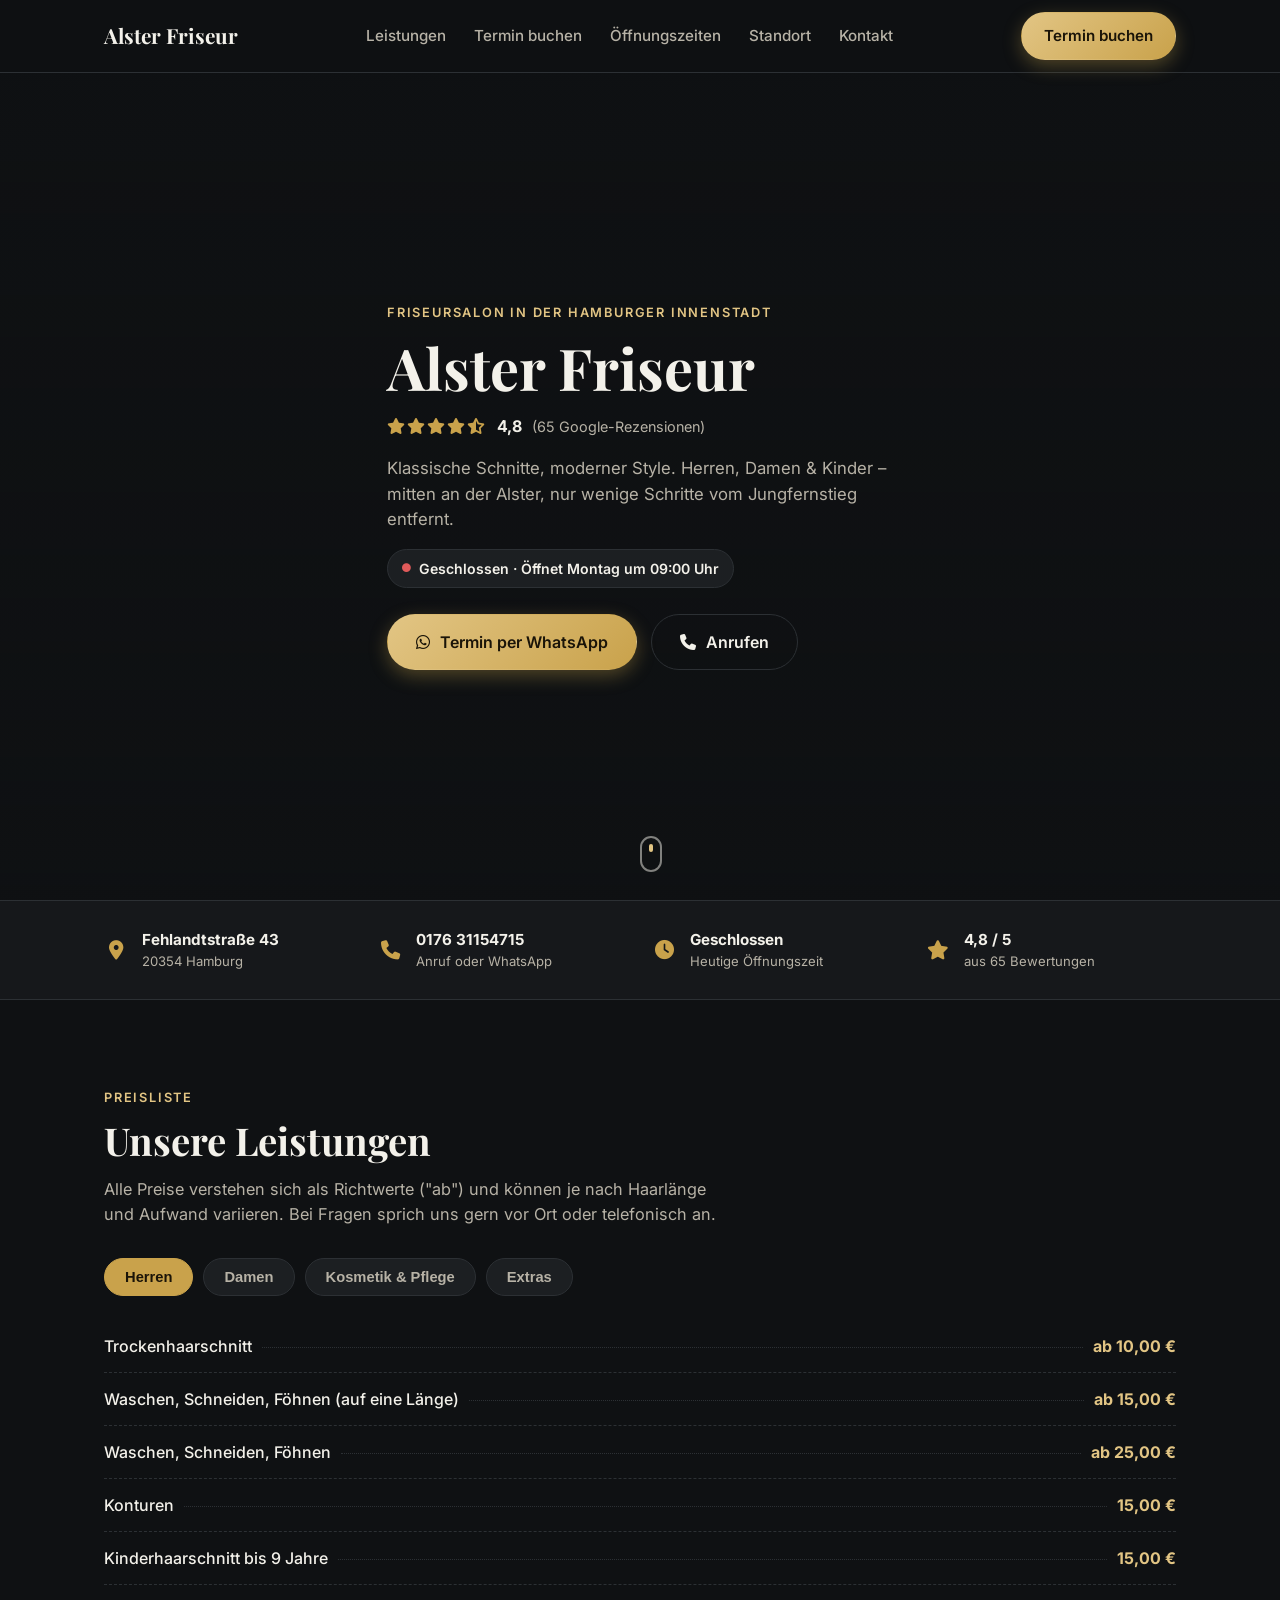
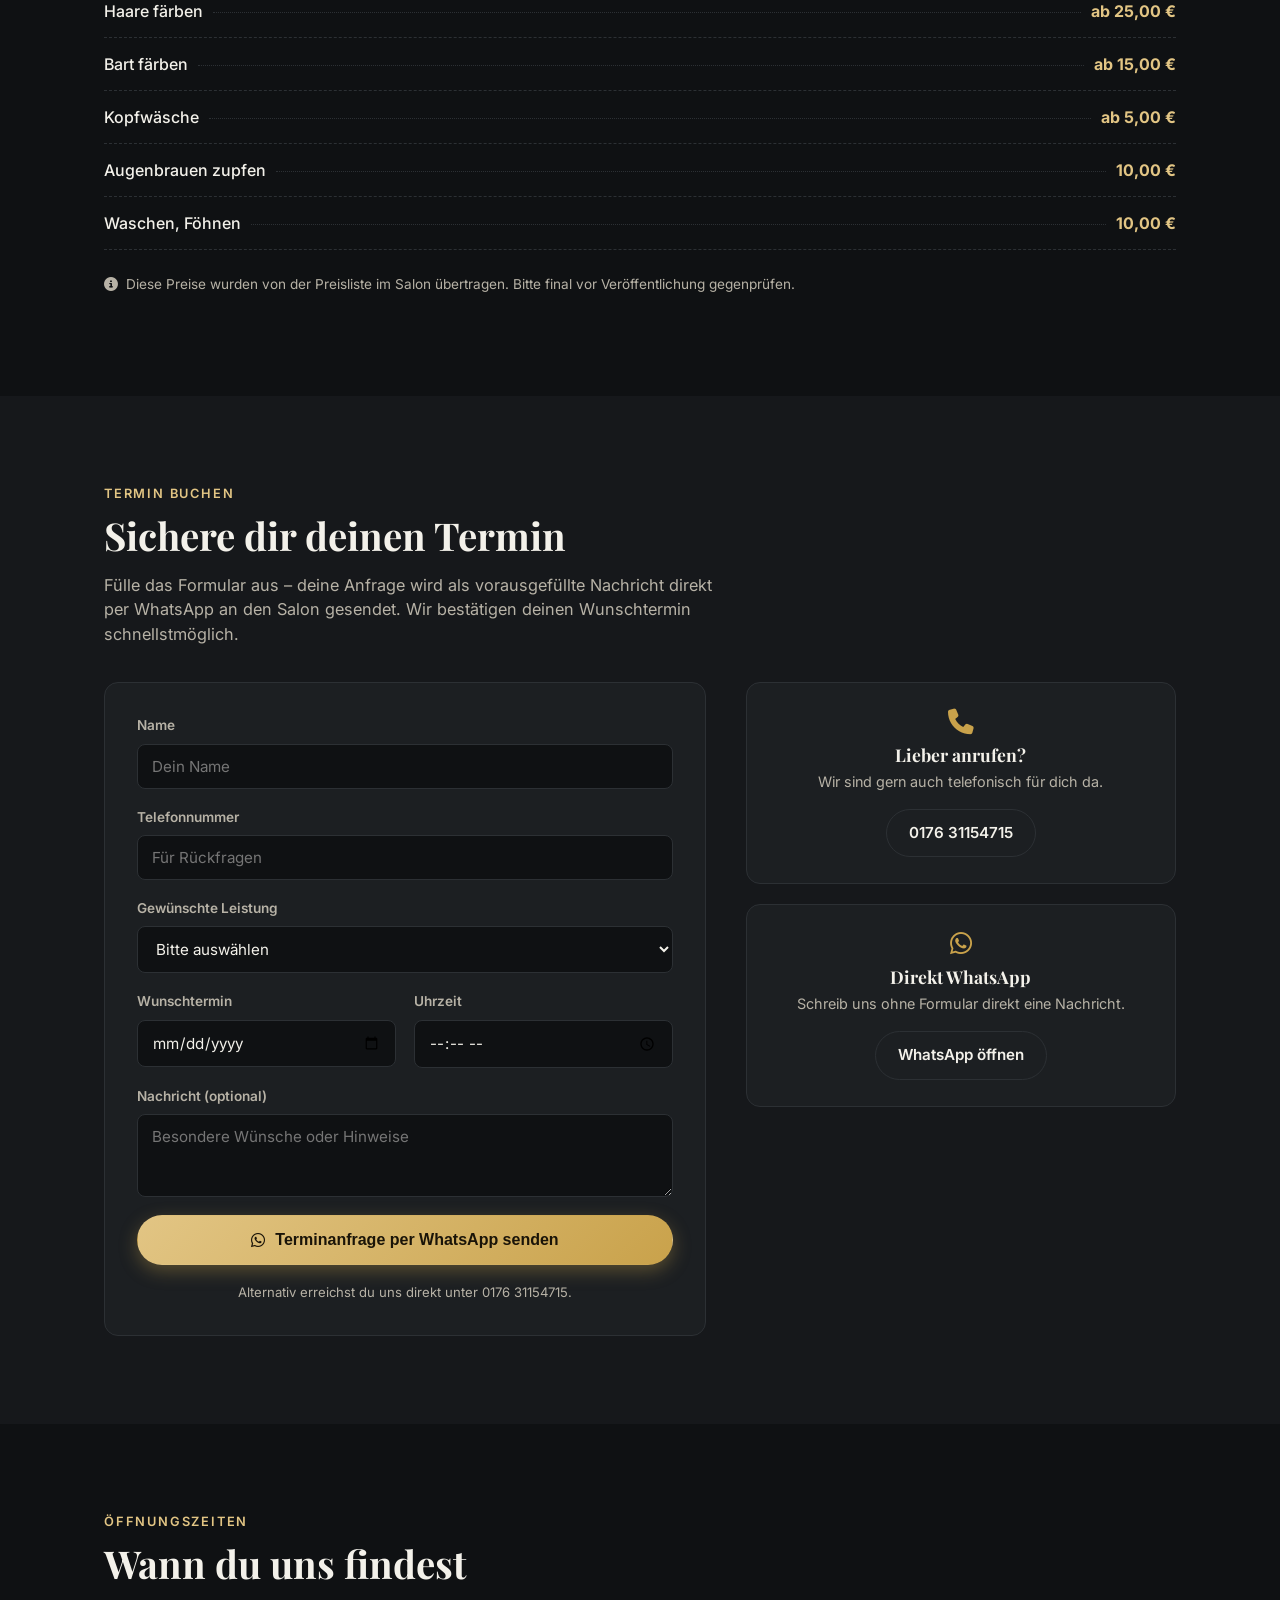
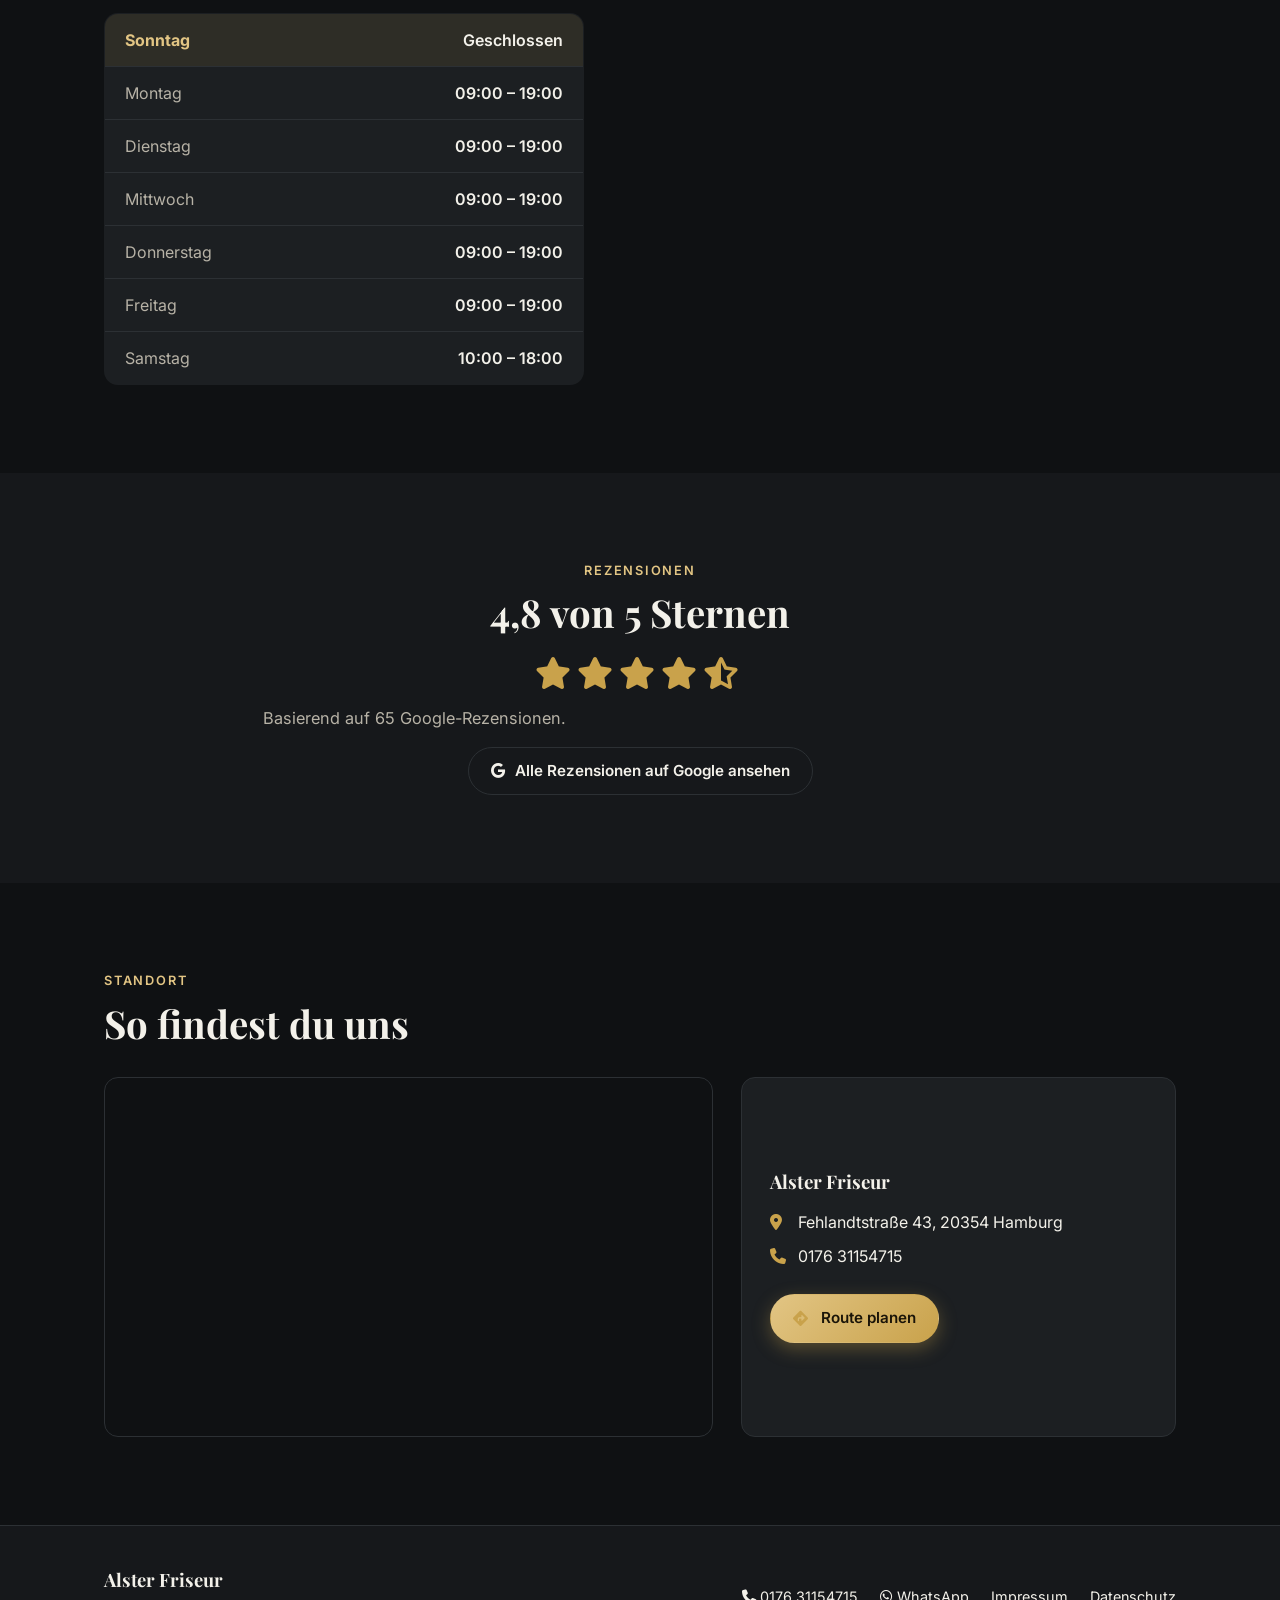
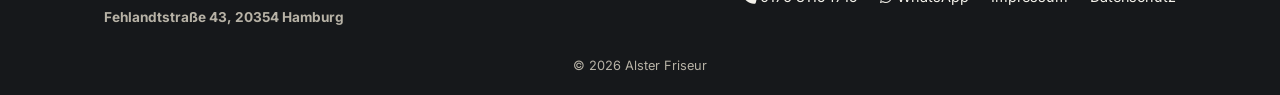
==== index.html @ b81820c5 "Add Alster Friseur website: hero, Preisliste, WhatsApp-Terminbuchung, Öffnungszeiten, Standort - Sta" ====
<!DOCTYPE html>
<html lang="de">
<head>
<meta charset="UTF-8">
<meta name="viewport" content="width=device-width, initial-scale=1.0">
<title>Alster Friseur | Friseursalon in Hamburg</title>
<meta name="description" content="Alster Friseur in der Fehlandtstraße 43, 20354 Hamburg. Herren-, Damen- und Kinderschnitte, Färben, Kosmetik & Pflege. Jetzt Termin per WhatsApp oder Telefon sichern.">
<link rel="preconnect" href="https://fonts.googleapis.com">
<link rel="preconnect" href="https://fonts.gstatic.com" crossorigin>
<link href="https://fonts.googleapis.com/css2?family=Playfair+Display:wght@600;700&family=Inter:wght@400;500;600;700&display=swap" rel="stylesheet">
<link rel="stylesheet" href="https://cdnjs.cloudflare.com/ajax/libs/font-awesome/6.5.1/css/all.min.css">
<link rel="stylesheet" href="css/style.css">
</head>
<body>

<header class="site-header" id="header">
  <div class="container header-inner">
    <a href="#home" class="logo">
      <span>Alster Friseur</span>
    </a>

    <nav class="main-nav" id="main-nav">
      <a href="#leistungen">Leistungen</a>
      <a href="#buchen">Termin buchen</a>
      <a href="#zeiten">Öffnungszeiten</a>
      <a href="#standort">Standort</a>
      <a href="#kontakt">Kontakt</a>
    </nav>

    <a href="#buchen" class="btn btn-primary header-cta">Termin buchen</a>

    <button class="nav-toggle" id="nav-toggle" aria-label="Menü öffnen" aria-expanded="false">
      <span></span><span></span><span></span>
    </button>
  </div>
</header>

<main>

  <!-- HERO -->
  <section class="hero" id="home">
    <div class="hero-bg" id="hero-bg" style="background-image:url('images/hero.jpg');"></div>
    <div class="hero-overlay"></div>
    <div class="container hero-inner">
      <div class="hero-text">
        <p class="hero-eyebrow">Friseursalon in der Hamburger Innenstadt</p>
        <h1>Alster Friseur</h1>
        <div class="hero-rating">
          <span class="stars" aria-hidden="true">
            <i class="fa-solid fa-star"></i><i class="fa-solid fa-star"></i><i class="fa-solid fa-star"></i><i class="fa-solid fa-star"></i><i class="fa-solid fa-star-half-stroke"></i>
          </span>
          <span class="rating-value">4,8</span>
          <span class="rating-count">(65 Google-Rezensionen)</span>
        </div>
        <p class="hero-desc">Klassische Schnitte, moderner Style. Herren, Damen &amp; Kinder – mitten an der Alster, nur wenige Schritte vom Jungfernstieg entfernt.</p>

        <div class="hero-meta">
          <span id="status-badge" class="status-badge">
            <i class="fa-solid fa-circle"></i> <span id="status-text">Öffnungszeiten werden geladen …</span>
          </span>
        </div>

        <div class="hero-actions">
          <a href="#buchen" class="btn btn-primary btn-lg">
            <i class="fa-brands fa-whatsapp"></i> Termin per WhatsApp
          </a>
          <a href="tel:+4917631154715" class="btn btn-outline btn-lg">
            <i class="fa-solid fa-phone"></i> Anrufen
          </a>
        </div>
      </div>
    </div>
    <div class="scroll-cue" aria-hidden="true"><span></span></div>
  </section>

  <!-- ABOUT STRIP -->
  <section class="about-strip">
    <div class="container about-grid">
      <div class="about-item">
        <i class="fa-solid fa-location-dot"></i>
        <div>
          <strong>Fehlandtstraße 43</strong>
          <span>20354 Hamburg</span>
        </div>
      </div>
      <div class="about-item">
        <i class="fa-solid fa-phone"></i>
        <div>
          <strong>0176 31154715</strong>
          <span>Anruf oder WhatsApp</span>
        </div>
      </div>
      <div class="about-item">
        <i class="fa-solid fa-clock"></i>
        <div>
          <strong id="today-hours">–</strong>
          <span>Heutige Öffnungszeit</span>
        </div>
      </div>
      <div class="about-item">
        <i class="fa-solid fa-star"></i>
        <div>
          <strong>4,8 / 5</strong>
          <span>aus 65 Bewertungen</span>
        </div>
      </div>
    </div>
  </section>

  <!-- LEISTUNGEN / PREISLISTE -->
  <section class="section" id="leistungen">
    <div class="container">
      <p class="section-eyebrow">Preisliste</p>
      <h2>Unsere Leistungen</h2>
      <p class="section-lead">Alle Preise verstehen sich als Richtwerte ("ab") und können je nach Haarlänge und Aufwand variieren. Bei Fragen sprich uns gern vor Ort oder telefonisch an.</p>

      <div class="price-tabs" role="tablist">
        <button class="price-tab active" data-target="herren">Herren</button>
        <button class="price-tab" data-target="damen">Damen</button>
        <button class="price-tab" data-target="kosmetik">Kosmetik &amp; Pflege</button>
        <button class="price-tab" data-target="extras">Extras</button>
      </div>

      <div class="price-panel active" id="herren">
        <ul class="price-list">
          <li><span>Trockenhaarschnitt</span><span class="dots"></span><span>ab 10,00 €</span></li>
          <li><span>Waschen, Schneiden, Föhnen (auf eine Länge)</span><span class="dots"></span><span>ab 15,00 €</span></li>
          <li><span>Waschen, Schneiden, Föhnen</span><span class="dots"></span><span>ab 25,00 €</span></li>
          <li><span>Konturen</span><span class="dots"></span><span>15,00 €</span></li>
          <li><span>Kinderhaarschnitt bis 9 Jahre</span><span class="dots"></span><span>15,00 €</span></li>
          <li><span>Haare färben</span><span class="dots"></span><span>ab 25,00 €</span></li>
          <li><span>Bart färben</span><span class="dots"></span><span>ab 15,00 €</span></li>
          <li><span>Kopfwäsche</span><span class="dots"></span><span>ab 5,00 €</span></li>
          <li><span>Augenbrauen zupfen</span><span class="dots"></span><span>10,00 €</span></li>
          <li><span>Waschen, Föhnen</span><span class="dots"></span><span>10,00 €</span></li>
        </ul>
      </div>

      <div class="price-panel" id="damen">
        <ul class="price-list">
          <li><span>Waschen, Schneiden, Föhnen (kurz)</span><span class="dots"></span><span>ab 22,00 €</span></li>
          <li><span>Waschen, Schneiden, Föhnen (mittel)</span><span class="dots"></span><span>ab 28,00 €</span></li>
          <li><span>Waschen, Schneiden, Föhnen (lang)</span><span class="dots"></span><span>ab 35,00 €</span></li>
          <li><span>Waschen, Föhnen</span><span class="dots"></span><span>ab 40,00 €</span></li>
          <li><span>Dauerwelle</span><span class="dots"></span><span>ab 25,00 €</span></li>
          <li><span>Haarfarbe (Ansatz)</span><span class="dots"></span><span>ab 55,00 €</span></li>
          <li><span>Foliensträhnen (pro Folie)</span><span class="dots"></span><span>ab 45,00 € / ab 30,00 €</span></li>
          <li><span>Abtönung</span><span class="dots"></span><span>ab 3,00 €</span></li>
        </ul>
      </div>

      <div class="price-panel" id="kosmetik">
        <ul class="price-list">
          <li><span>Augenbrauen färben</span><span class="dots"></span><span>ab 15,00 €</span></li>
          <li><span>Augenbrauen zupfen</span><span class="dots"></span><span>ab 30,00 €</span></li>
          <li><span>Wimpern färben</span><span class="dots"></span><span>10,00 €</span></li>
          <li><span>Haarentfernung mit Fadentechnik</span><span class="dots"></span><span>10,00 €</span></li>
        </ul>
      </div>

      <div class="price-panel" id="extras">
        <ul class="price-list">
          <li><span>Haarkur</span><span class="dots"></span><span>25,00 €</span></li>
          <li><span>Spülung</span><span class="dots"></span><span>8,00 € / 3,00 €</span></li>
        </ul>
      </div>

      <p class="price-note"><i class="fa-solid fa-circle-info"></i> Diese Preise wurden von der Preisliste im Salon übertragen. Bitte final vor Veröffentlichung gegenprüfen.</p>
    </div>
  </section>

  <!-- TERMINBUCHUNG -->
  <section class="section section-alt" id="buchen">
    <div class="container">
      <p class="section-eyebrow">Termin buchen</p>
      <h2>Sichere dir deinen Termin</h2>
      <p class="section-lead">Fülle das Formular aus – deine Anfrage wird als vorausgefüllte Nachricht direkt per WhatsApp an den Salon gesendet. Wir bestätigen deinen Wunschtermin schnellstmöglich.</p>

      <div class="booking-grid">
        <form class="booking-form" id="booking-form">
          <div class="form-row">
            <label for="b-name">Name</label>
            <input type="text" id="b-name" name="name" required placeholder="Dein Name">
          </div>

          <div class="form-row">
            <label for="b-phone">Telefonnummer</label>
            <input type="tel" id="b-phone" name="phone" required placeholder="Für Rückfragen">
          </div>

          <div class="form-row">
            <label for="b-service">Gewünschte Leistung</label>
            <select id="b-service" name="service" required>
              <option value="" disabled selected>Bitte auswählen</option>
              <optgroup label="Herren">
                <option>Trockenhaarschnitt</option>
                <option>Waschen, Schneiden, Föhnen (Herren)</option>
                <option>Bart färben</option>
              </optgroup>
              <optgroup label="Damen">
                <option>Waschen, Schneiden, Föhnen (Damen)</option>
                <option>Dauerwelle</option>
                <option>Haarfarbe / Foliensträhnen</option>
              </optgroup>
              <optgroup label="Kosmetik & Pflege">
                <option>Augenbrauen färben/zupfen</option>
                <option>Wimpern färben</option>
                <option>Haarentfernung mit Fadentechnik</option>
              </optgroup>
              <option>Sonstiges</option>
            </select>
          </div>

          <div class="form-row form-row-split">
            <div>
              <label for="b-date">Wunschtermin</label>
              <input type="date" id="b-date" name="date" required>
            </div>
            <div>
              <label for="b-time">Uhrzeit</label>
              <input type="time" id="b-time" name="time" required>
            </div>
          </div>

          <div class="form-row">
            <label for="b-message">Nachricht (optional)</label>
            <textarea id="b-message" name="message" rows="3" placeholder="Besondere Wünsche oder Hinweise"></textarea>
          </div>

          <button type="submit" class="btn btn-primary btn-lg btn-block">
            <i class="fa-brands fa-whatsapp"></i> Terminanfrage per WhatsApp senden
          </button>
          <p class="form-hint">Alternativ erreichst du uns direkt unter <a href="tel:+4917631154715">0176 31154715</a>.</p>
        </form>

        <div class="booking-side">
          <div class="booking-card">
            <i class="fa-solid fa-phone"></i>
            <h3>Lieber anrufen?</h3>
            <p>Wir sind gern auch telefonisch für dich da.</p>
            <a href="tel:+4917631154715" class="btn btn-outline">0176 31154715</a>
          </div>
          <div class="booking-card">
            <i class="fa-brands fa-whatsapp"></i>
            <h3>Direkt WhatsApp</h3>
            <p>Schreib uns ohne Formular direkt eine Nachricht.</p>
            <a href="https://wa.me/4917631154715" target="_blank" rel="noopener" class="btn btn-outline">WhatsApp öffnen</a>
          </div>
        </div>
      </div>
    </div>
  </section>

  <!-- ÖFFNUNGSZEITEN -->
  <section class="section" id="zeiten">
    <div class="container">
      <p class="section-eyebrow">Öffnungszeiten</p>
      <h2>Wann du uns findest</h2>

      <table class="hours-table" id="hours-table">
        <tbody>
          <tr data-day="0"><td>Sonntag</td><td>Geschlossen</td></tr>
          <tr data-day="1"><td>Montag</td><td>09:00 – 19:00</td></tr>
          <tr data-day="2"><td>Dienstag</td><td>09:00 – 19:00</td></tr>
          <tr data-day="3"><td>Mittwoch</td><td>09:00 – 19:00</td></tr>
          <tr data-day="4"><td>Donnerstag</td><td>09:00 – 19:00</td></tr>
          <tr data-day="5"><td>Freitag</td><td>09:00 – 19:00</td></tr>
          <tr data-day="6"><td>Samstag</td><td>10:00 – 18:00</td></tr>
        </tbody>
      </table>
    </div>
  </section>

  <!-- BEWERTUNGEN -->
  <section class="section section-alt" id="bewertungen">
    <div class="container reviews-inner">
      <p class="section-eyebrow">Rezensionen</p>
      <h2>4,8 von 5 Sternen</h2>
      <div class="stars-big" aria-hidden="true">
        <i class="fa-solid fa-star"></i><i class="fa-solid fa-star"></i><i class="fa-solid fa-star"></i><i class="fa-solid fa-star"></i><i class="fa-solid fa-star-half-stroke"></i>
      </div>
      <p class="section-lead">Basierend auf 65 Google-Rezensionen.</p>
      <a class="btn btn-outline" href="https://www.google.com/maps/search/?api=1&query=Alster%20Friseur%20Fehlandtstra%C3%9Fe%2043%20Hamburg" target="_blank" rel="noopener">
        <i class="fa-brands fa-google"></i> Alle Rezensionen auf Google ansehen
      </a>
    </div>
  </section>

  <!-- STANDORT -->
  <section class="section" id="standort">
    <div class="container">
      <p class="section-eyebrow">Standort</p>
      <h2>So findest du uns</h2>
      <div class="map-grid">
        <div class="map-embed">
          <iframe
            title="Standort Alster Friseur"
            src="https://www.google.com/maps?q=Fehlandtstra%C3%9Fe+43,+20354+Hamburg&output=embed"
            width="100%" height="100%" style="border:0;" allowfullscreen loading="lazy" referrerpolicy="no-referrer-when-downgrade">
          </iframe>
        </div>
        <div class="map-info">
          <h3>Alster Friseur</h3>
          <p><i class="fa-solid fa-location-dot"></i> Fehlandtstraße 43, 20354 Hamburg</p>
          <p><i class="fa-solid fa-phone"></i> <a href="tel:+4917631154715">0176 31154715</a></p>
          <a href="https://www.google.com/maps/dir/?api=1&destination=Fehlandtstra%C3%9Fe+43,+20354+Hamburg" target="_blank" rel="noopener" class="btn btn-primary">
            <i class="fa-solid fa-diamond-turn-right"></i> Route planen
          </a>
        </div>
      </div>
    </div>
  </section>

</main>

<footer class="site-footer" id="kontakt">
  <div class="container footer-inner">
    <div class="footer-brand">
      <span>Alster Friseur</span>
      <p>Fehlandtstraße 43, 20354 Hamburg</p>
    </div>
    <div class="footer-links">
      <a href="tel:+4917631154715"><i class="fa-solid fa-phone"></i> 0176 31154715</a>
      <a href="https://wa.me/4917631154715" target="_blank" rel="noopener"><i class="fa-brands fa-whatsapp"></i> WhatsApp</a>
      <a href="impressum.html">Impressum</a>
      <a href="datenschutz.html">Datenschutz</a>
    </div>
  </div>
  <p class="footer-copy">&copy; <span id="year"></span> Alster Friseur</p>
</footer>

<script src="js/script.js"></script>
</body>
</html>
---- css/style.css ----
:root {
  --bg: #0f1113;
  --bg-alt: #16181b;
  --surface: #1c1f22;
  --surface-light: #24282c;
  --text: #f3f1ea;
  --text-muted: #b7b2a6;
  --gold: #c9a24b;
  --gold-light: #e2c584;
  --border: #2c3034;
  --green: #25d366;
  --max-width: 1120px;
  --radius: 14px;
  --shadow: 0 10px 30px rgba(0,0,0,0.35);
}

* { box-sizing: border-box; }

html { scroll-behavior: smooth; }

body {
  margin: 0;
  background: var(--bg);
  color: var(--text);
  font-family: 'Inter', system-ui, sans-serif;
  line-height: 1.5;
  -webkit-font-smoothing: antialiased;
}

h1, h2, h3 {
  font-family: 'Playfair Display', serif;
  margin: 0 0 0.4em;
  line-height: 1.15;
}

p { margin: 0 0 1em; color: var(--text-muted); }

a { color: inherit; text-decoration: none; }

img { max-width: 100%; display: block; }

.container {
  max-width: var(--max-width);
  margin: 0 auto;
  padding: 0 24px;
}

/* Buttons */
.btn {
  display: inline-flex;
  align-items: center;
  gap: 10px;
  padding: 12px 22px;
  border-radius: 999px;
  font-weight: 600;
  font-size: 0.95rem;
  cursor: pointer;
  border: 1px solid transparent;
  transition: transform 0.15s ease, background 0.2s ease, box-shadow 0.2s ease;
}
.btn:hover { transform: translateY(-1px); }
.btn-primary {
  background: linear-gradient(135deg, var(--gold-light), var(--gold));
  color: #1a1408;
  box-shadow: 0 6px 18px rgba(201,162,75,0.35);
}
.btn-primary:hover { box-shadow: 0 10px 24px rgba(201,162,75,0.45); }
.btn-outline {
  background: transparent;
  color: var(--text);
  border-color: var(--border);
}
.btn-outline:hover { border-color: var(--gold); color: var(--gold-light); }
.btn-lg { padding: 15px 28px; font-size: 1rem; }
.btn-block { width: 100%; justify-content: center; }

/* Header */
.site-header {
  position: sticky;
  top: 0;
  z-index: 100;
  background: rgba(15,17,19,0.85);
  backdrop-filter: blur(10px);
  border-bottom: 1px solid var(--border);
}
.header-inner {
  display: flex;
  align-items: center;
  justify-content: space-between;
  height: 72px;
  gap: 24px;
}
.logo {
  display: flex;
  align-items: center;
  gap: 10px;
  font-family: 'Playfair Display', serif;
  font-size: 1.3rem;
  font-weight: 700;
  color: var(--text);
  white-space: nowrap;
}
.logo i { color: var(--gold); }

.main-nav {
  display: flex;
  gap: 28px;
  flex: 1;
  justify-content: center;
}
.main-nav a {
  color: var(--text-muted);
  font-weight: 500;
  font-size: 0.95rem;
  transition: color 0.2s ease;
}
.main-nav a:hover { color: var(--gold-light); }

.header-cta { white-space: nowrap; }

.nav-toggle {
  display: none;
  flex-direction: column;
  gap: 5px;
  background: none;
  border: none;
  cursor: pointer;
  padding: 8px;
}
.nav-toggle span {
  width: 24px;
  height: 2px;
  background: var(--text);
  display: block;
}

/* Hero */
.hero {
  position: relative;
  min-height: 92vh;
  display: flex;
  align-items: center;
  overflow: hidden;
  border-bottom: 1px solid var(--border);
  background: var(--bg);
}
.hero-bg {
  position: absolute;
  inset: -12%;
  background-image: linear-gradient(135deg, #23262a, #16181b);
  background-size: cover;
  background-position: center;
  background-repeat: no-repeat;
  transform: scale(1.18);
  transform-origin: center center;
  will-change: transform;
  z-index: 0;
}
.hero-overlay {
  position: absolute;
  inset: 0;
  background: linear-gradient(180deg, rgba(15,17,19,0.55) 0%, rgba(15,17,19,0.72) 55%, rgba(15,17,19,0.96) 100%);
  z-index: 1;
}
.hero-inner {
  position: relative;
  z-index: 2;
  display: block;
  max-width: 640px;
  padding: 80px 0;
}
.scroll-cue {
  position: absolute;
  bottom: 28px;
  left: 50%;
  transform: translateX(-50%);
  z-index: 2;
  opacity: 0;
  animation: heroFadeUp 0.8s ease forwards;
  animation-delay: 0.9s;
}
.scroll-cue span {
  display: block;
  width: 22px;
  height: 36px;
  border: 2px solid rgba(243,241,234,0.5);
  border-radius: 20px;
  position: relative;
}
.scroll-cue span::before {
  content: '';
  position: absolute;
  top: 6px;
  left: 50%;
  width: 4px;
  height: 8px;
  background: var(--gold-light);
  border-radius: 2px;
  transform: translateX(-50%);
  animation: scrollcue 1.6s infinite;
}
@keyframes scrollcue {
  0% { opacity: 1; top: 6px; }
  70% { opacity: 0; top: 18px; }
  100% { opacity: 0; top: 6px; }
}
@keyframes heroFadeUp {
  to { opacity: 1; transform: translateY(0) translateX(var(--x, 0)); }
}
.hero-text > * {
  opacity: 0;
  transform: translateY(20px);
  animation: heroFadeUp 0.8s ease forwards;
}
.hero-text > *:nth-child(1) { animation-delay: .05s; }
.hero-text > *:nth-child(2) { animation-delay: .15s; }
.hero-text > *:nth-child(3) { animation-delay: .25s; }
.hero-text > *:nth-child(4) { animation-delay: .35s; }
.hero-text > *:nth-child(5) { animation-delay: .45s; }
.hero-text > *:nth-child(6) { animation-delay: .55s; }
.hero-eyebrow {
  text-transform: uppercase;
  letter-spacing: 0.14em;
  font-size: 0.8rem;
  color: var(--gold-light);
  margin-bottom: 12px;
  font-weight: 600;
}
.hero h1 { font-size: clamp(2.4rem, 5vw, 3.6rem); margin-bottom: 14px; }

.hero-rating {
  display: flex;
  align-items: center;
  gap: 10px;
  margin-bottom: 18px;
  flex-wrap: wrap;
}
.stars { color: var(--gold); letter-spacing: 2px; }
.rating-value { font-weight: 700; }
.rating-count { color: var(--text-muted); font-size: 0.9rem; }

.hero-desc { font-size: 1.05rem; max-width: 46ch; }

.hero-meta { margin-bottom: 26px; }
.status-badge {
  display: inline-flex;
  align-items: center;
  gap: 8px;
  padding: 8px 14px;
  border-radius: 999px;
  background: var(--surface);
  border: 1px solid var(--border);
  font-size: 0.88rem;
  font-weight: 600;
}
.status-badge i { font-size: 0.55rem; }
.status-badge.open i { color: var(--green); }
.status-badge.closed i { color: #e05a5a; }

.hero-actions { display: flex; gap: 14px; flex-wrap: wrap; }

.hero-visual { display: flex; justify-content: center; }
.hero-badge-card {
  background: var(--surface);
  border: 1px solid var(--border);
  border-radius: var(--radius);
  padding: 48px 36px;
  text-align: center;
  box-shadow: var(--shadow);
  max-width: 280px;
}
.hero-badge-card i {
  font-size: 2.6rem;
  color: var(--gold);
  margin-bottom: 18px;
}
.hero-badge-card p { color: var(--text); margin: 0; font-family: 'Playfair Display', serif; font-size: 1.1rem; }

/* About strip */
.about-strip { background: var(--bg-alt); border-bottom: 1px solid var(--border); }
.about-grid {
  display: grid;
  grid-template-columns: repeat(4, 1fr);
  gap: 24px;
  padding: 28px 24px;
}
.about-item {
  display: flex;
  align-items: center;
  gap: 14px;
}
.about-item i {
  color: var(--gold);
  font-size: 1.2rem;
  width: 24px;
  text-align: center;
}
.about-item div { display: flex; flex-direction: column; }
.about-item strong { font-size: 0.95rem; }
.about-item span { font-size: 0.82rem; color: var(--text-muted); }

/* Sections */
.section { padding: 88px 0; }
.section-alt { background: var(--bg-alt); }
.section-eyebrow {
  text-transform: uppercase;
  letter-spacing: 0.14em;
  font-size: 0.8rem;
  color: var(--gold-light);
  font-weight: 600;
  margin-bottom: 10px;
}
.section h2 { font-size: clamp(1.8rem, 3.4vw, 2.4rem); }
.section-lead { max-width: 62ch; font-size: 1.02rem; }

/* Price tabs */
.price-tabs {
  display: flex;
  gap: 10px;
  flex-wrap: wrap;
  margin: 32px 0 24px;
}
.price-tab {
  padding: 10px 20px;
  border-radius: 999px;
  border: 1px solid var(--border);
  background: var(--surface);
  color: var(--text-muted);
  font-weight: 600;
  cursor: pointer;
  font-size: 0.92rem;
  transition: all 0.2s ease;
}
.price-tab.active,
.price-tab:hover {
  background: var(--gold);
  color: #1a1408;
  border-color: var(--gold);
}

.price-panel { display: none; }
.price-panel.active { display: block; }

.price-list { list-style: none; margin: 0; padding: 0; }
.price-list li {
  display: flex;
  align-items: baseline;
  gap: 10px;
  padding: 14px 0;
  border-bottom: 1px dashed var(--border);
  font-size: 1rem;
}
.price-list li span:first-child { color: var(--text); font-weight: 500; white-space: nowrap; }
.price-list li .dots {
  flex: 1;
  border-bottom: 1px dotted var(--border);
  transform: translateY(-4px);
}
.price-list li span:last-child { color: var(--gold-light); font-weight: 700; white-space: nowrap; }

.price-note {
  margin-top: 24px;
  font-size: 0.85rem;
  color: var(--text-muted);
  display: flex;
  align-items: center;
  gap: 8px;
}

/* Booking */
.booking-grid {
  display: grid;
  grid-template-columns: 1.4fr 1fr;
  gap: 40px;
  margin-top: 36px;
  align-items: start;
}
.booking-form {
  background: var(--surface);
  border: 1px solid var(--border);
  border-radius: var(--radius);
  padding: 32px;
  display: flex;
  flex-direction: column;
  gap: 18px;
}
.form-row { display: flex; flex-direction: column; gap: 8px; }
.form-row-split { display: grid; grid-template-columns: 1fr 1fr; gap: 18px; }
.form-row-split > div { display: flex; flex-direction: column; gap: 8px; }
.form-row label { font-size: 0.85rem; color: var(--text-muted); font-weight: 600; }
.form-row input,
.form-row select,
.form-row textarea {
  background: var(--bg);
  border: 1px solid var(--border);
  border-radius: 8px;
  padding: 12px 14px;
  color: var(--text);
  font-family: inherit;
  font-size: 0.95rem;
}
.form-row input:focus,
.form-row select:focus,
.form-row textarea:focus {
  outline: none;
  border-color: var(--gold);
}
.form-hint { font-size: 0.82rem; text-align: center; margin: 0; }

.booking-side { display: flex; flex-direction: column; gap: 20px; }
.booking-card {
  background: var(--surface);
  border: 1px solid var(--border);
  border-radius: var(--radius);
  padding: 26px;
  text-align: center;
}
.booking-card i { font-size: 1.6rem; color: var(--gold); margin-bottom: 10px; }
.booking-card h3 { font-size: 1.1rem; margin-bottom: 6px; }
.booking-card p { font-size: 0.9rem; margin-bottom: 16px; }

/* Hours table */
.hours-table {
  width: 100%;
  max-width: 480px;
  border-collapse: collapse;
  margin-top: 28px;
  background: var(--surface);
  border: 1px solid var(--border);
  border-radius: var(--radius);
  overflow: hidden;
}
.hours-table td {
  padding: 14px 20px;
  border-bottom: 1px solid var(--border);
}
.hours-table tr:last-child td { border-bottom: none; }
.hours-table td:first-child { color: var(--text-muted); }
.hours-table td:last-child { text-align: right; font-weight: 600; }
.hours-table tr.today { background: rgba(201,162,75,0.1); }
.hours-table tr.today td:first-child { color: var(--gold-light); font-weight: 700; }

/* Reviews */
.reviews-inner { text-align: center; }
.stars-big { color: var(--gold); font-size: 2rem; margin-bottom: 8px; letter-spacing: 6px; }

/* Map */
.map-grid {
  display: grid;
  grid-template-columns: 1.4fr 1fr;
  gap: 28px;
  margin-top: 32px;
  align-items: stretch;
}
.map-embed {
  min-height: 360px;
  border-radius: var(--radius);
  overflow: hidden;
  border: 1px solid var(--border);
}
.map-info {
  background: var(--surface);
  border: 1px solid var(--border);
  border-radius: var(--radius);
  padding: 28px;
  display: flex;
  flex-direction: column;
  gap: 10px;
  justify-content: center;
}
.map-info p { display: flex; align-items: center; gap: 10px; color: var(--text); margin: 0; }
.map-info i { color: var(--gold); width: 18px; }
.map-info .btn { margin-top: 16px; align-self: flex-start; }

/* Footer */
.site-footer {
  background: var(--bg-alt);
  border-top: 1px solid var(--border);
  padding: 40px 0 20px;
}
.footer-inner {
  display: flex;
  justify-content: space-between;
  align-items: center;
  flex-wrap: wrap;
  gap: 20px;
}
.footer-brand {
  font-family: 'Playfair Display', serif;
  font-size: 1.15rem;
  font-weight: 700;
  display: flex;
  align-items: center;
  gap: 10px;
  flex-wrap: wrap;
}
.footer-brand i { color: var(--gold); }
.footer-brand p { width: 100%; font-family: 'Inter', sans-serif; font-size: 0.85rem; margin: 4px 0 0; }
.footer-links { display: flex; gap: 22px; flex-wrap: wrap; font-size: 0.9rem; }
.footer-links a:hover { color: var(--gold-light); }
.footer-copy {
  text-align: center;
  color: var(--text-muted);
  font-size: 0.8rem;
  margin: 28px 0 0;
}

/* Scroll reveal */
.reveal {
  opacity: 0;
  transform: translateY(32px);
  transition: opacity 0.7s ease, transform 0.7s ease;
}
.reveal.in-view {
  opacity: 1;
  transform: translateY(0);
}

@media (prefers-reduced-motion: reduce) {
  html { scroll-behavior: auto; }
  .reveal, .hero-text > *, .scroll-cue, .hero-bg {
    animation: none !important;
    transition: none !important;
    opacity: 1 !important;
    transform: none !important;
  }
}

/* Responsive */
@media (max-width: 900px) {
  .main-nav { display: none; }
  .header-cta { display: none; }
  .nav-toggle { display: flex; }

  .site-header.nav-open .main-nav {
    display: flex;
    position: absolute;
    top: 72px;
    left: 0;
    right: 0;
    background: var(--bg-alt);
    flex-direction: column;
    padding: 20px 24px;
    border-bottom: 1px solid var(--border);
    gap: 16px;
  }

  .hero { min-height: 82vh; }
  .hero-inner { max-width: 100%; padding: 64px 0; }

  .about-grid { grid-template-columns: 1fr 1fr; }

  .booking-grid { grid-template-columns: 1fr; }
  .form-row-split { grid-template-columns: 1fr; }

  .map-grid { grid-template-columns: 1fr; }
  .map-embed { min-height: 280px; }
}

@media (max-width: 520px) {
  .about-grid { grid-template-columns: 1fr; }
  .hero-actions { flex-direction: column; align-items: stretch; }
  .hero-actions .btn { justify-content: center; }
}
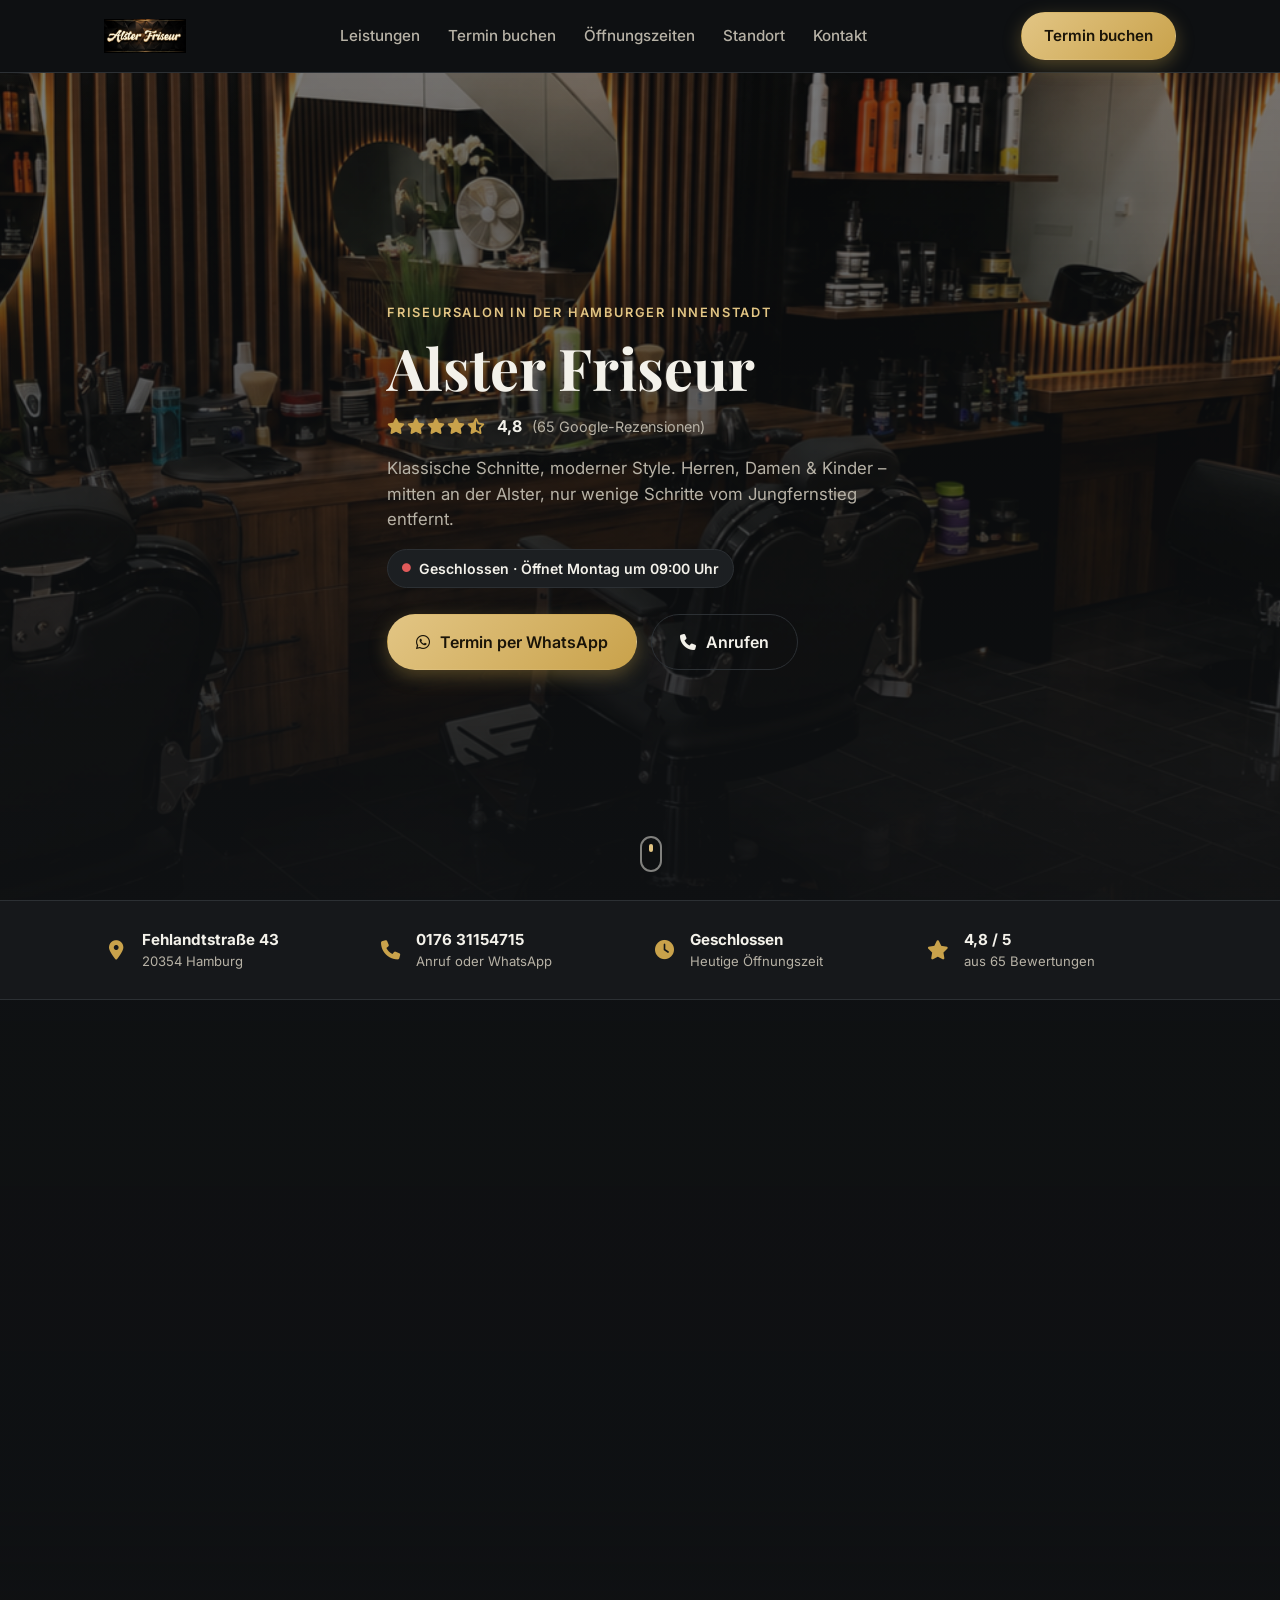
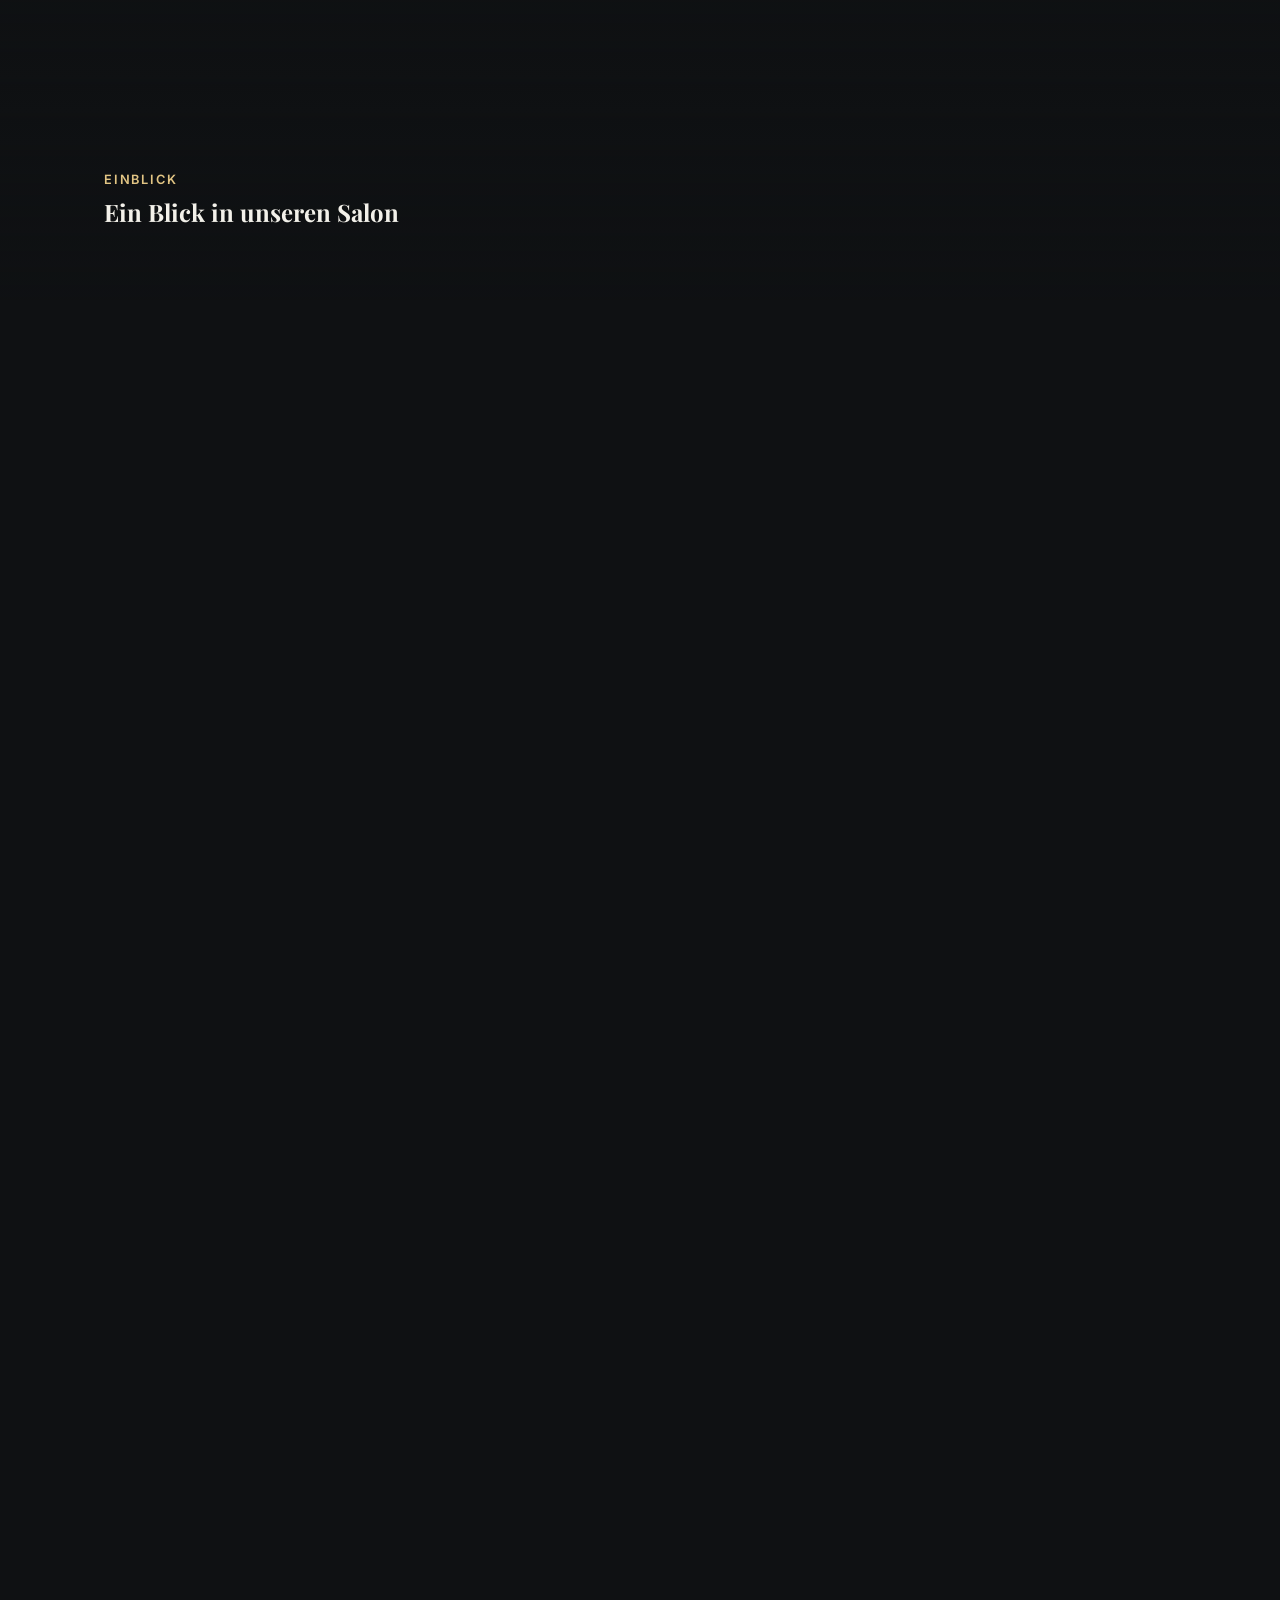
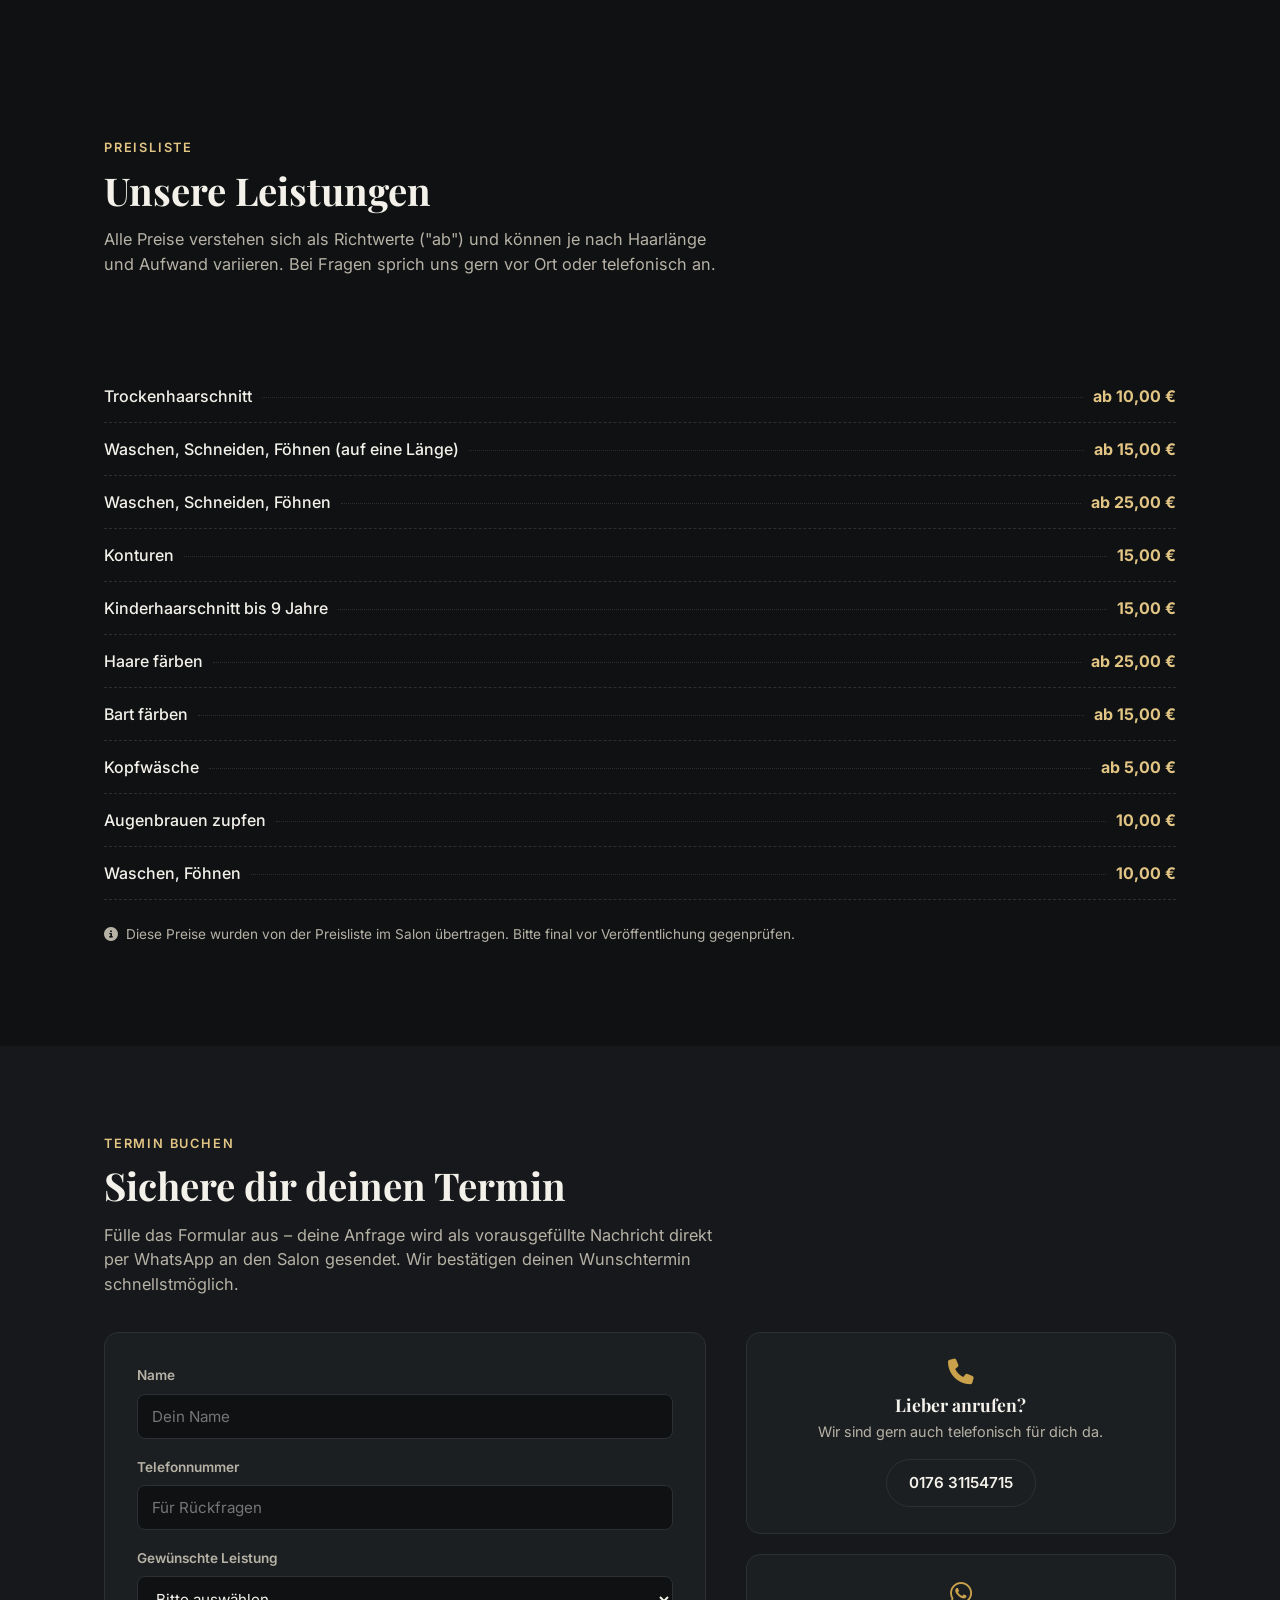
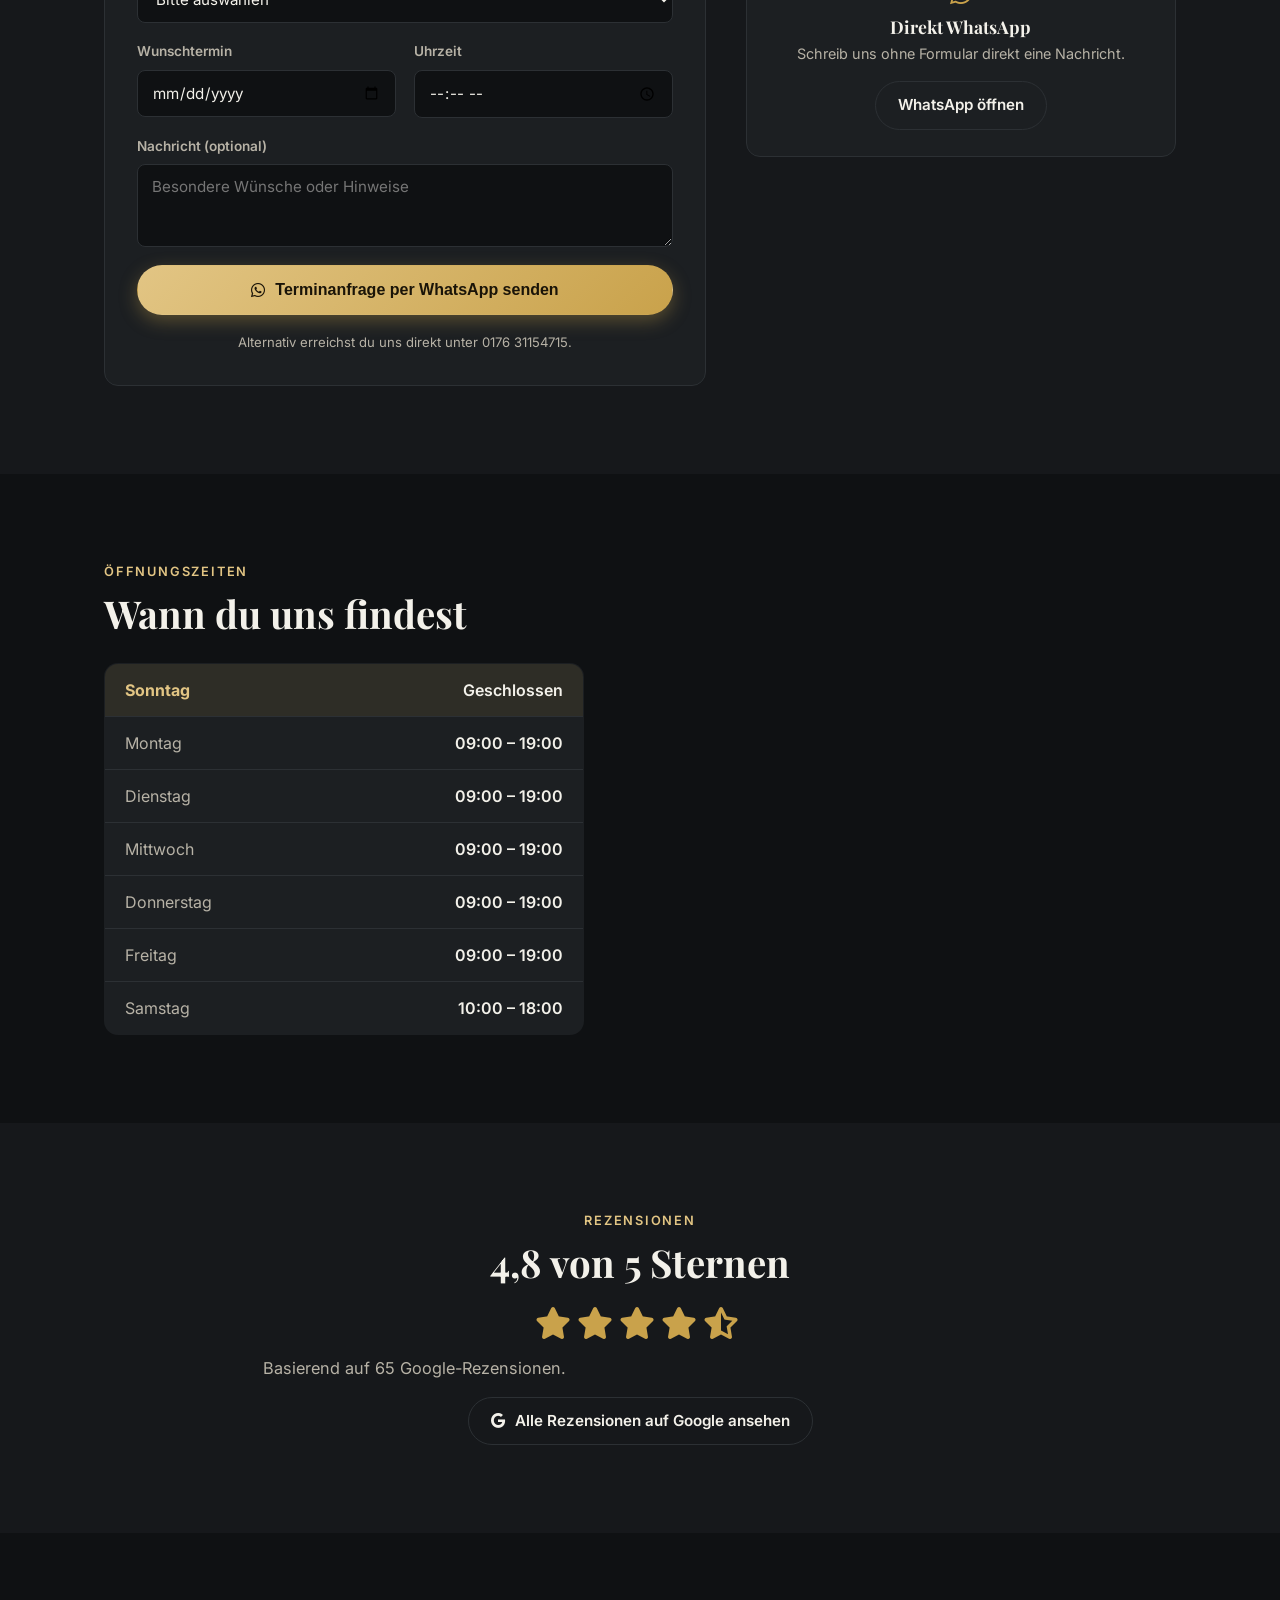
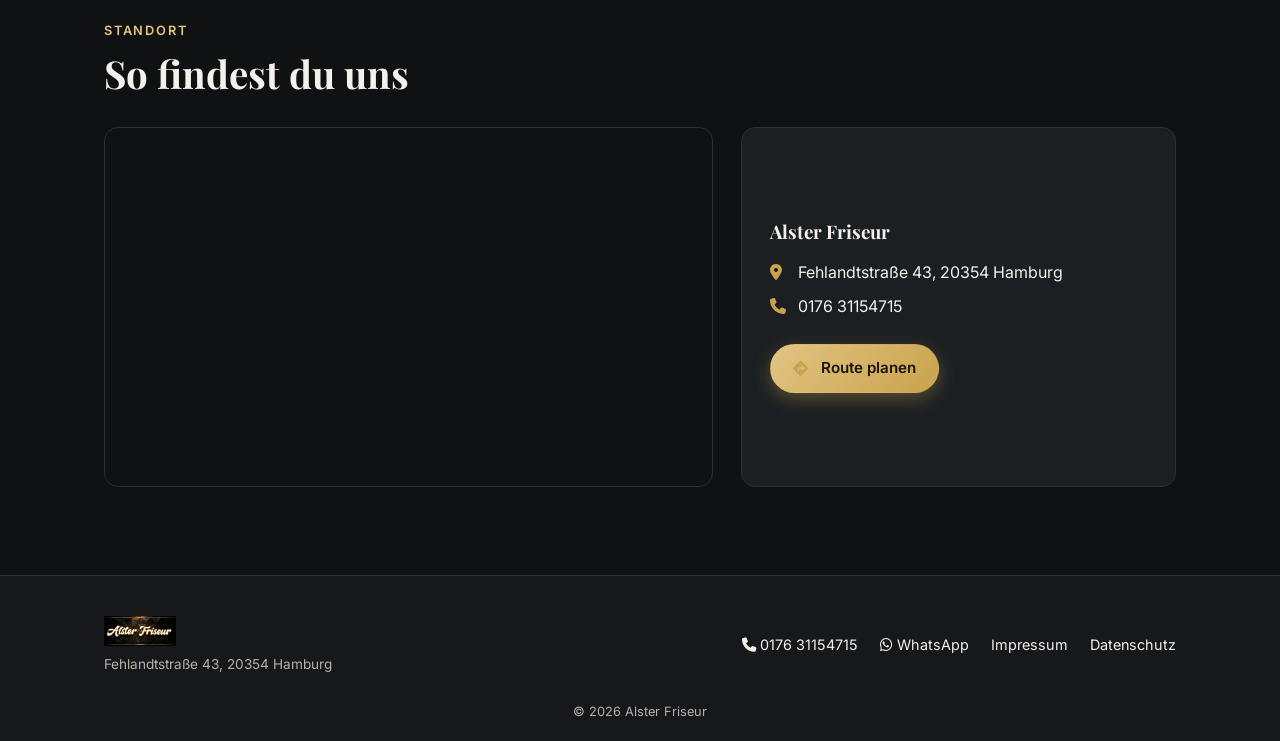
==== commit ed736f76: "Echtes Hero-Foto, Logo und Scroll-Scrubbing-Video einbauen - Salon-Foto als Hero-Hintergrund (images" ====
--- a/index.html
+++ b/index.html
@@ -16,7 +16,7 @@
 <header class="site-header" id="header">
   <div class="container header-inner">
     <a href="#home" class="logo">
-      <span>Alster Friseur</span>
+      <img src="images/logo.png" alt="Alster Friseur">
     </a>
 
     <nav class="main-nav" id="main-nav">
@@ -39,7 +39,7 @@
 
   <!-- HERO -->
   <section class="hero" id="home">
-    <div class="hero-bg" id="hero-bg" style="background-image:url('images/hero.jpg');"></div>
+    <div class="hero-bg" id="hero-bg" style="background-image:url('images/hero.png');"></div>
     <div class="hero-overlay"></div>
     <div class="container hero-inner">
       <div class="hero-text">
@@ -103,6 +103,18 @@
           <strong>4,8 / 5</strong>
           <span>aus 65 Bewertungen</span>
         </div>
+      </div>
+    </div>
+  </section>
+
+  <!-- VIDEO SCRUB -->
+  <section class="video-scrub" id="salon-video">
+    <div class="video-scrub-sticky">
+      <video id="scrub-video" muted playsinline preload="auto" src="videos/salon.mp4"></video>
+      <div class="video-scrub-overlay"></div>
+      <div class="video-scrub-caption">
+        <p class="section-eyebrow">Einblick</p>
+        <h2>Ein Blick in unseren Salon</h2>
       </div>
     </div>
   </section>
@@ -316,7 +328,7 @@
 <footer class="site-footer" id="kontakt">
   <div class="container footer-inner">
     <div class="footer-brand">
-      <span>Alster Friseur</span>
+      <img src="images/logo.png" alt="Alster Friseur">
       <p>Fehlandtstraße 43, 20354 Hamburg</p>
     </div>
     <div class="footer-links">
--- a/css/style.css
+++ b/css/style.css
@@ -93,14 +93,9 @@
 .logo {
   display: flex;
   align-items: center;
-  gap: 10px;
-  font-family: 'Playfair Display', serif;
-  font-size: 1.3rem;
-  font-weight: 700;
-  color: var(--text);
   white-space: nowrap;
 }
-.logo i { color: var(--gold); }
+.logo img { height: 34px; width: auto; display: block; }
 
 .main-nav {
   display: flex;
@@ -299,6 +294,46 @@
 .about-item strong { font-size: 0.95rem; }
 .about-item span { font-size: 0.82rem; color: var(--text-muted); }
 
+/* Video scrub */
+.video-scrub {
+  position: relative;
+  height: 250vh;
+  background: var(--bg);
+}
+.video-scrub-sticky {
+  position: sticky;
+  top: 0;
+  height: 100vh;
+  overflow: hidden;
+  display: flex;
+  align-items: flex-end;
+}
+.video-scrub-sticky video {
+  position: absolute;
+  inset: 0;
+  width: 100%;
+  height: 100%;
+  object-fit: cover;
+}
+.video-scrub-overlay {
+  position: absolute;
+  inset: 0;
+  background: linear-gradient(180deg, rgba(15,17,19,0.1) 0%, rgba(15,17,19,0.15) 55%, rgba(15,17,19,0.85) 100%);
+}
+.video-scrub-caption {
+  position: relative;
+  z-index: 2;
+  width: 100%;
+  max-width: var(--max-width);
+  margin: 0 auto;
+  padding: 0 24px 64px;
+}
+.video-scrub-caption h2 { color: var(--text); }
+
+@media (max-width: 700px) {
+  .video-scrub { height: 180vh; }
+}
+
 /* Sections */
 .section { padding: 88px 0; }
 .section-alt { background: var(--bg-alt); }
@@ -486,16 +521,12 @@
   gap: 20px;
 }
 .footer-brand {
-  font-family: 'Playfair Display', serif;
-  font-size: 1.15rem;
-  font-weight: 700;
-  display: flex;
-  align-items: center;
-  gap: 10px;
+  display: flex;
+  align-items: center;
   flex-wrap: wrap;
 }
-.footer-brand i { color: var(--gold); }
-.footer-brand p { width: 100%; font-family: 'Inter', sans-serif; font-size: 0.85rem; margin: 4px 0 0; }
+.footer-brand img { height: 30px; width: auto; display: block; }
+.footer-brand p { width: 100%; font-family: 'Inter', sans-serif; font-size: 0.85rem; margin: 8px 0 0; }
 .footer-links { display: flex; gap: 22px; flex-wrap: wrap; font-size: 0.9rem; }
 .footer-links a:hover { color: var(--gold-light); }
 .footer-copy {
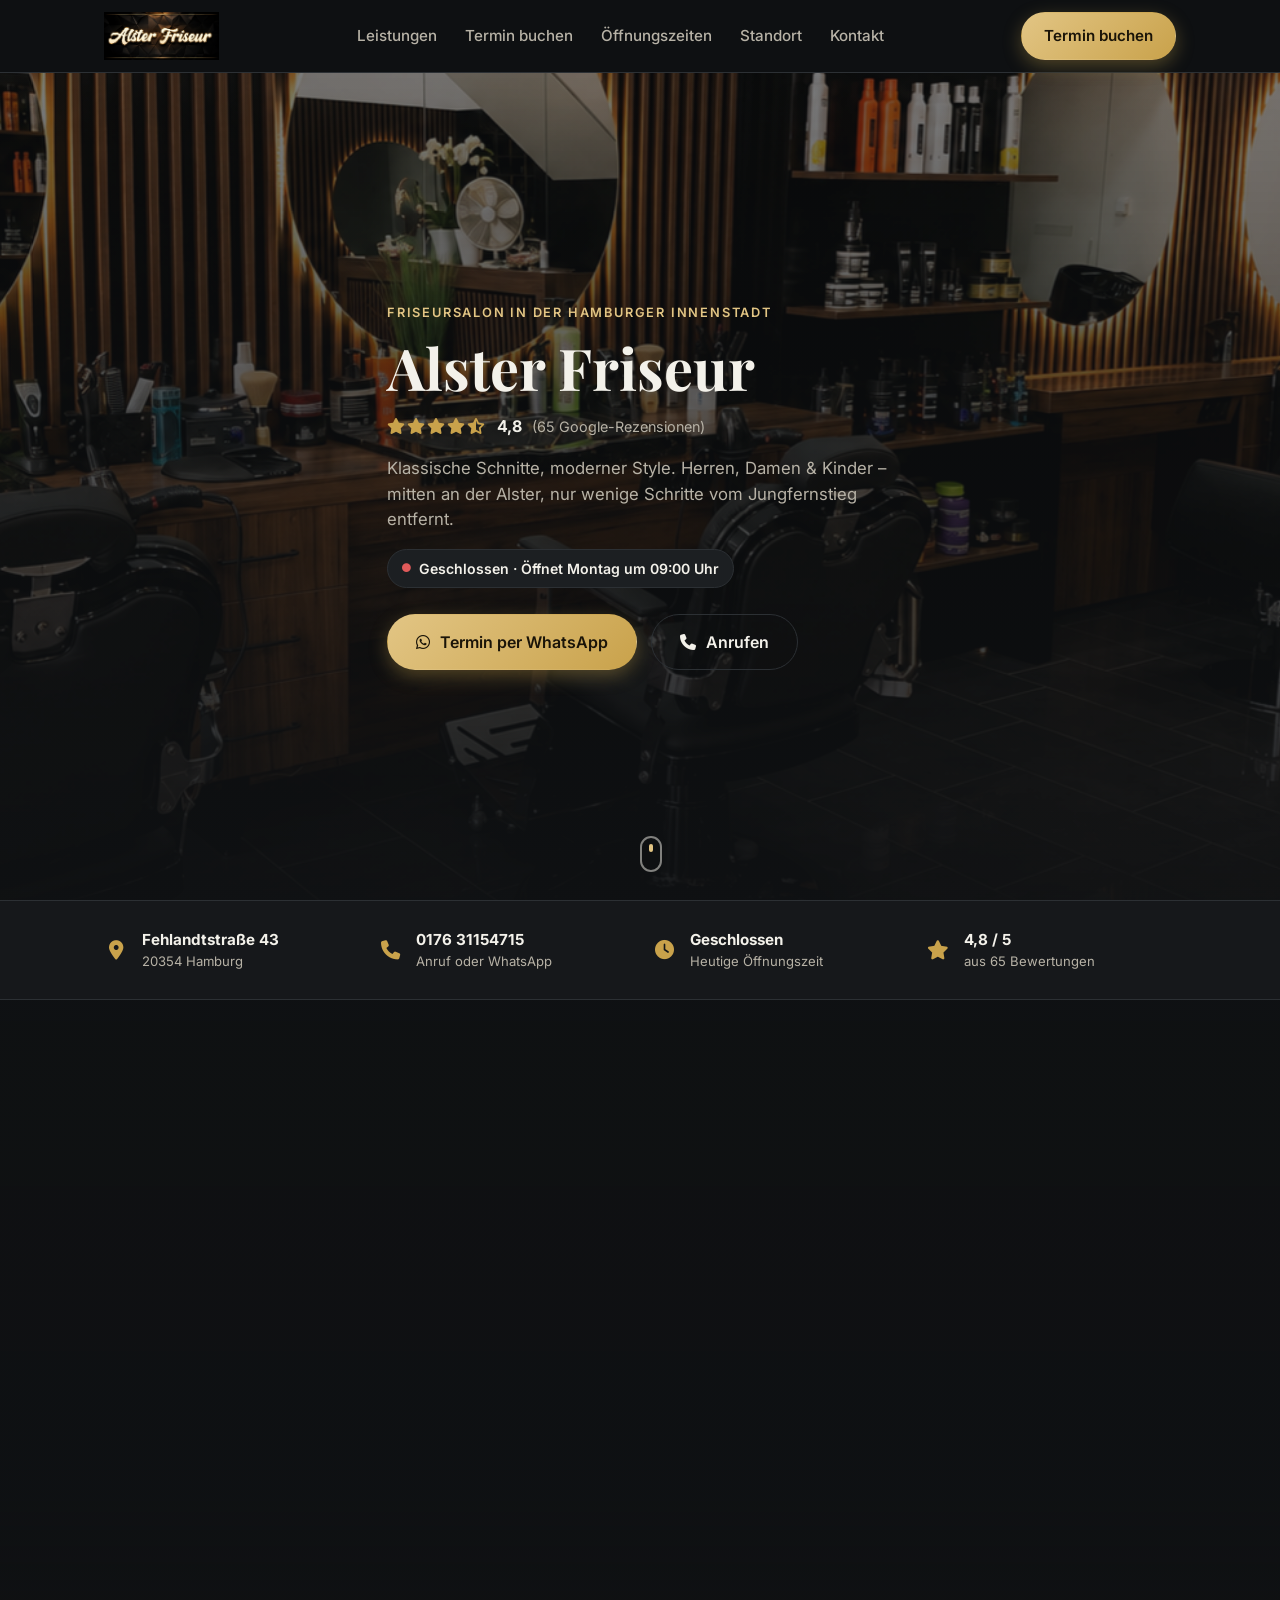
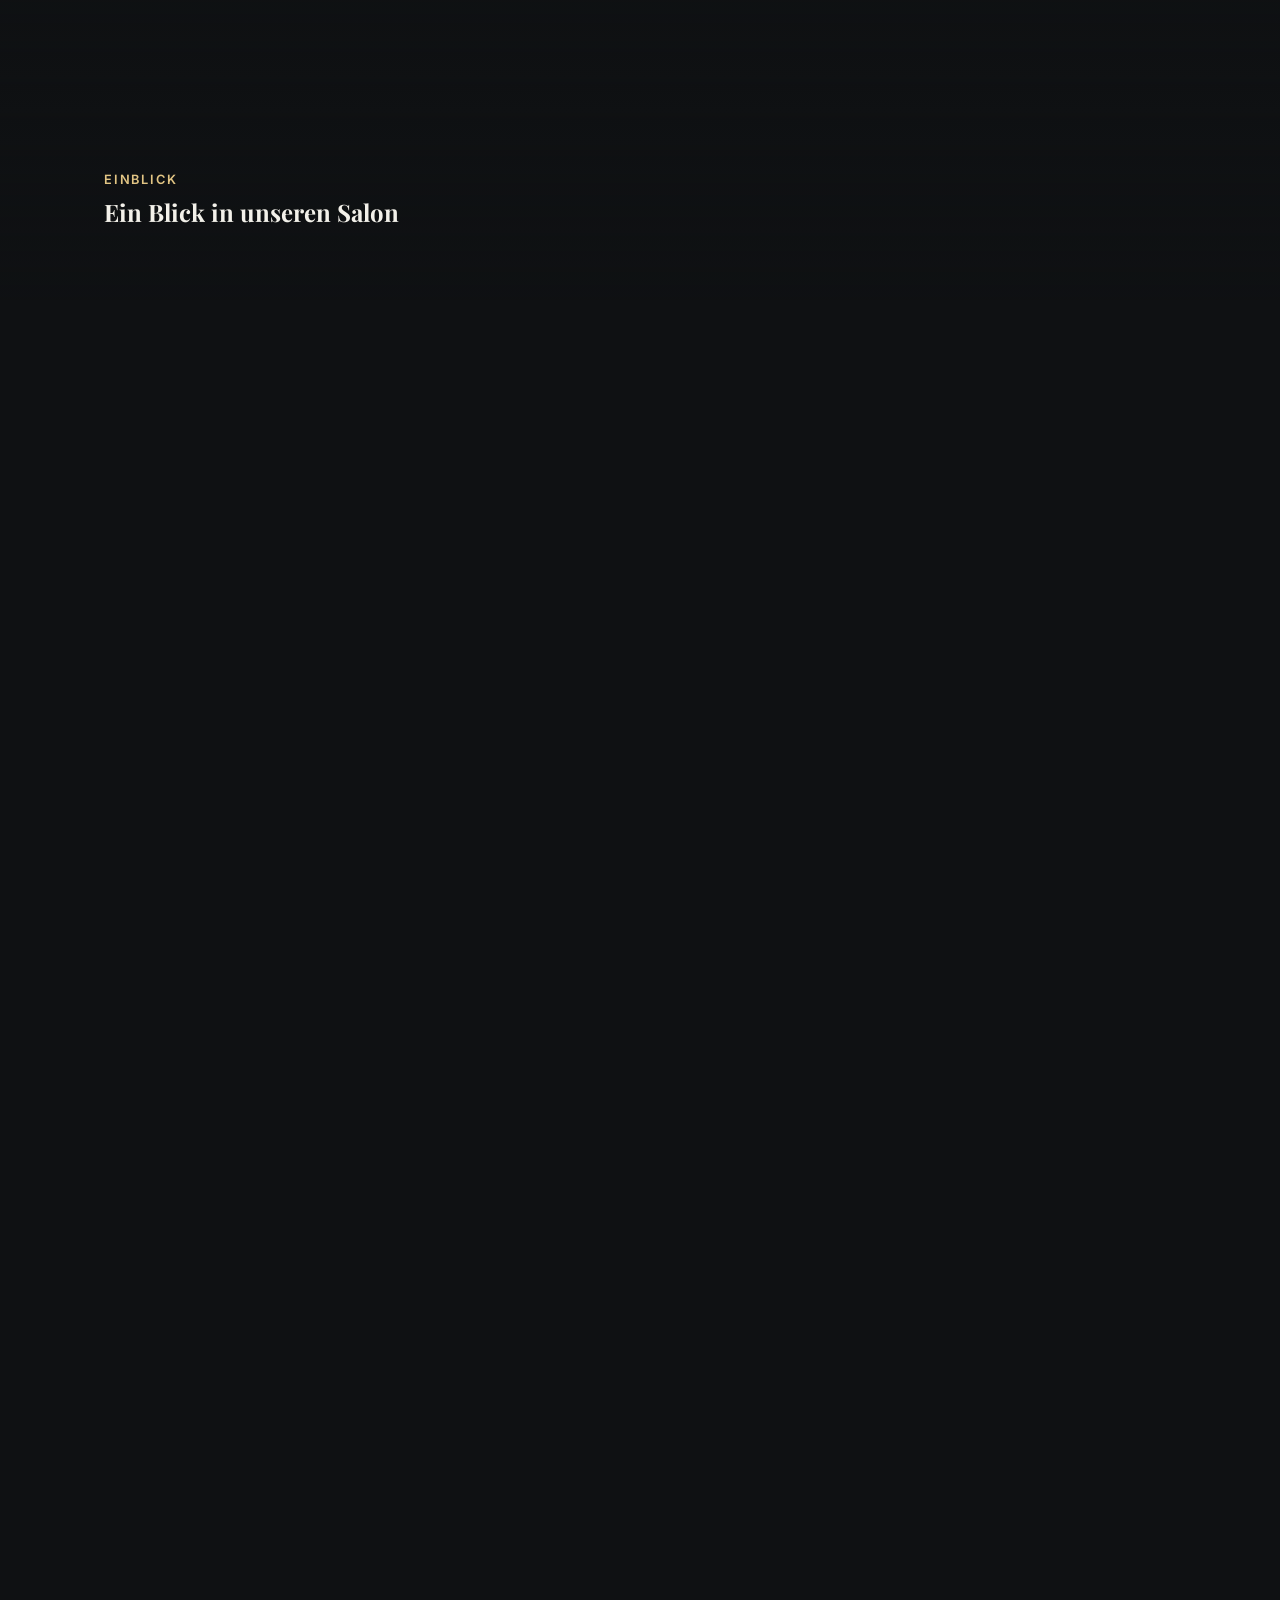
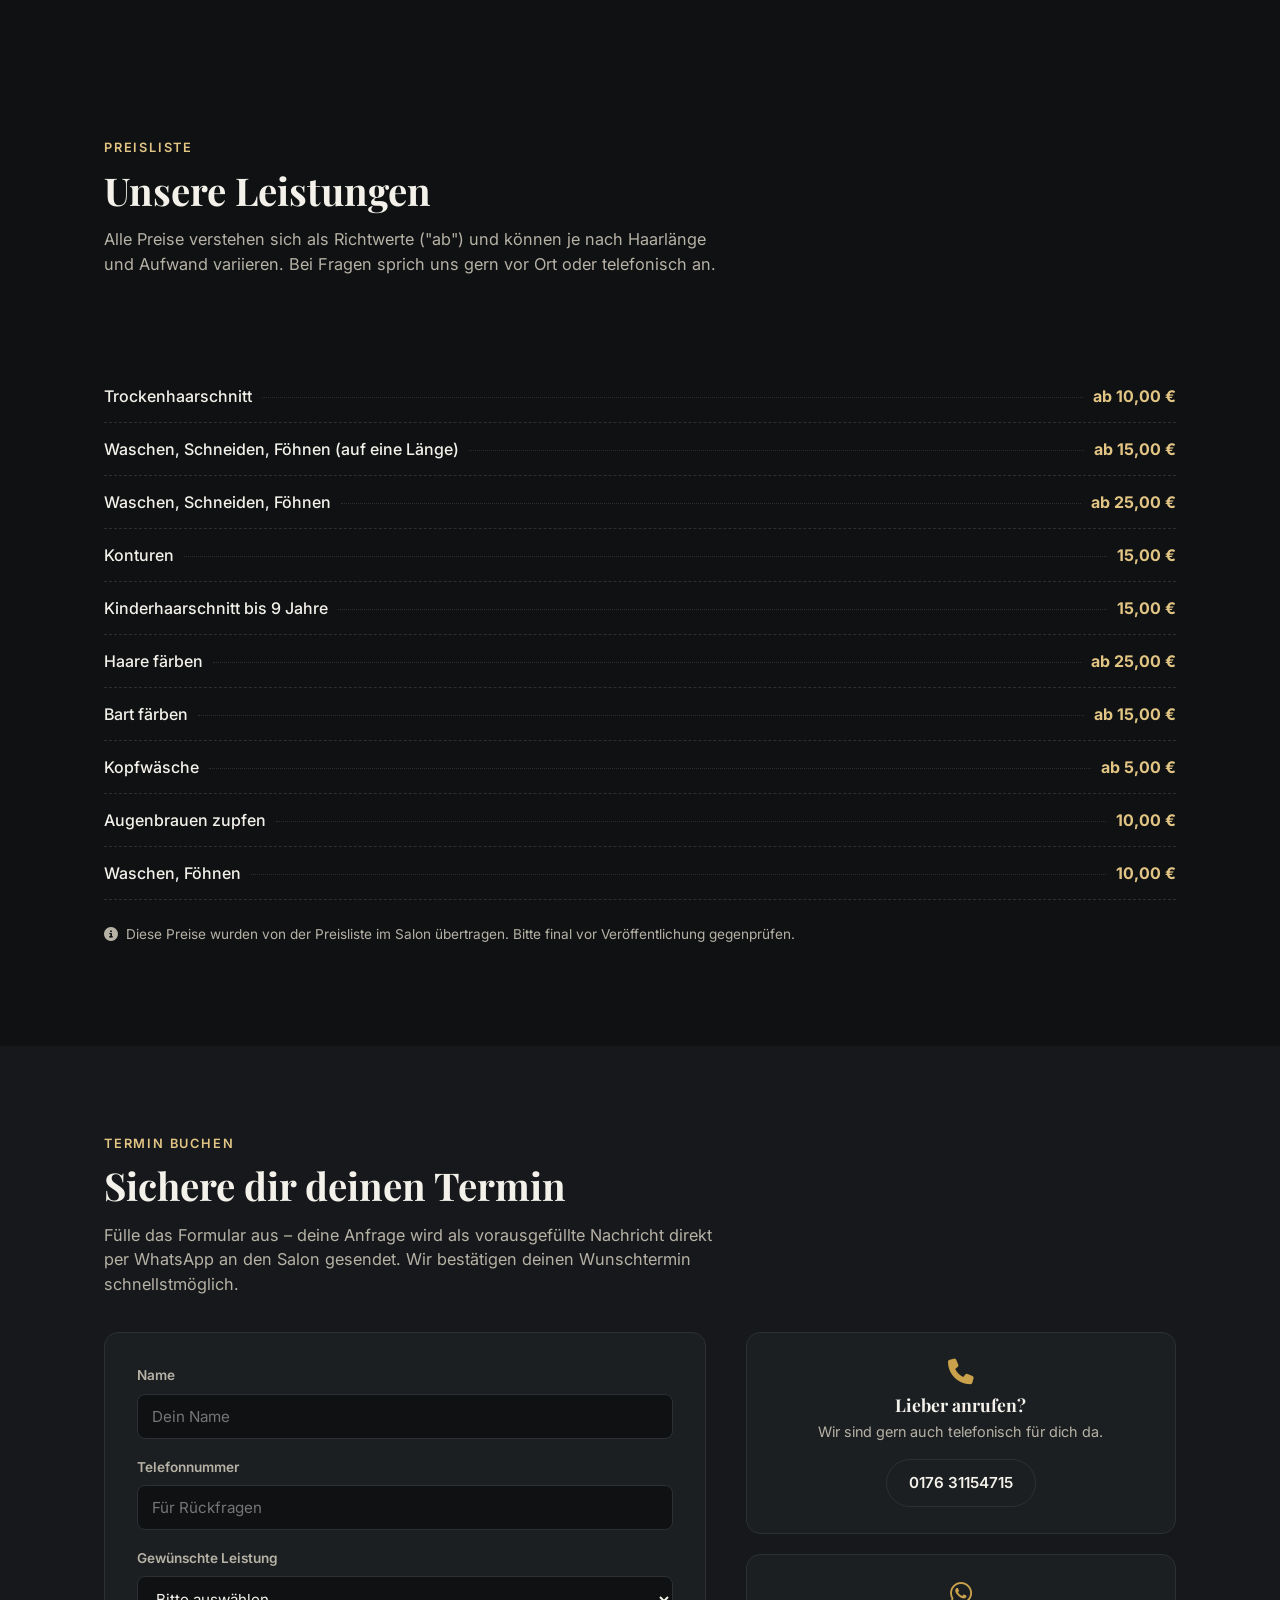
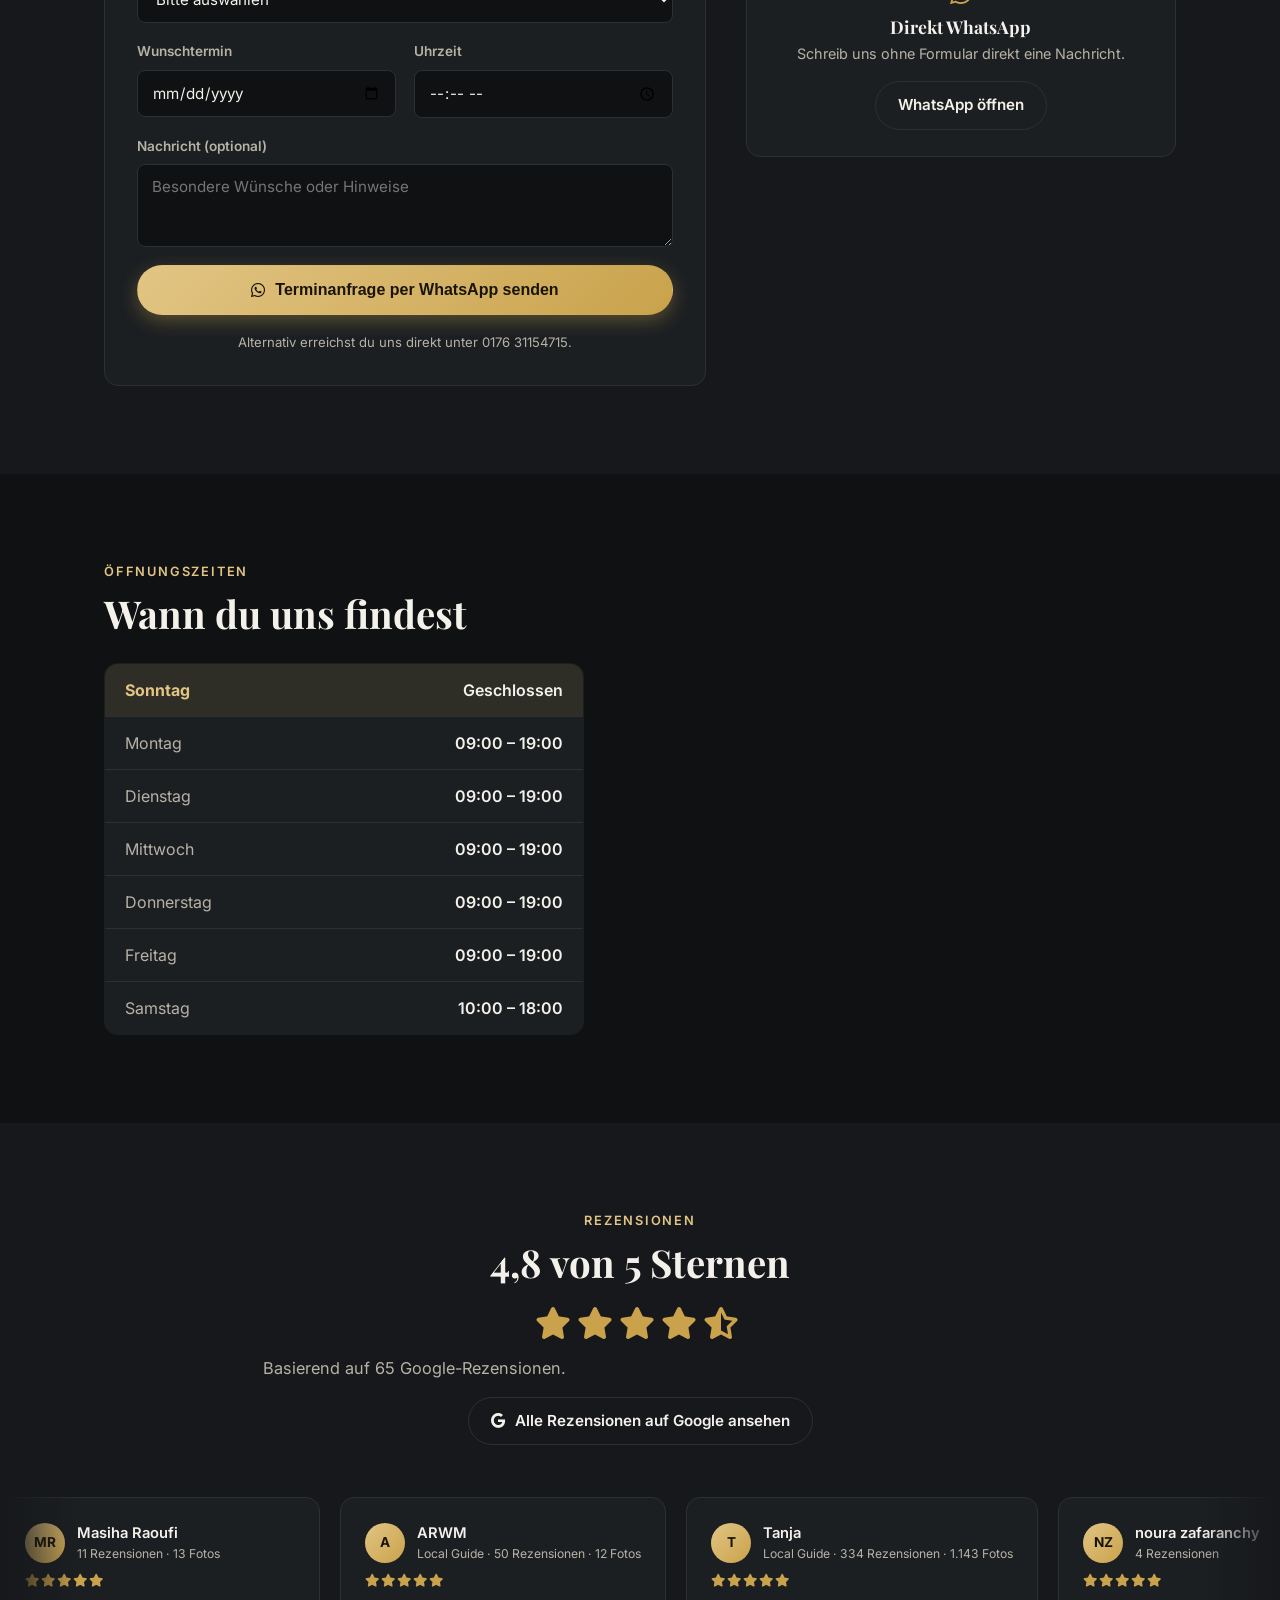
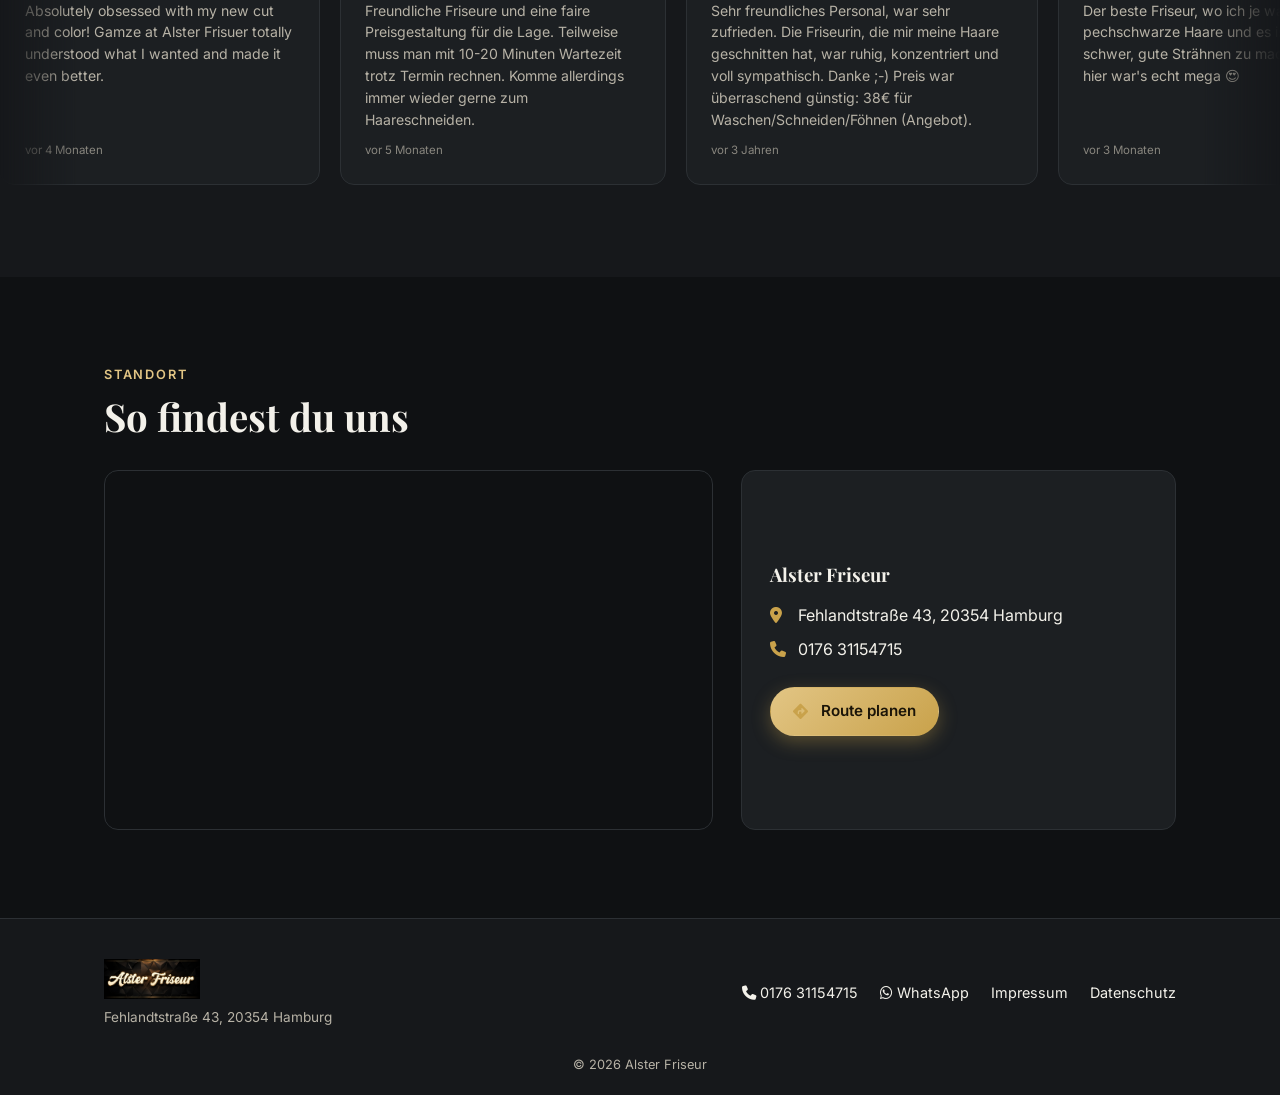
==== commit b81df3df: "Google-Rezensionen als Marquee-Streifen einbauen, Logo vergrößern - Neuer durchlaufender Marquee-Str" ====
--- a/index.html
+++ b/index.html
@@ -296,6 +296,10 @@
         <i class="fa-brands fa-google"></i> Alle Rezensionen auf Google ansehen
       </a>
     </div>
+
+    <div class="reviews-marquee" id="reviews-marquee">
+      <div class="reviews-track" id="reviews-track"></div>
+    </div>
   </section>
 
   <!-- STANDORT -->
--- a/css/style.css
+++ b/css/style.css
@@ -95,7 +95,7 @@
   align-items: center;
   white-space: nowrap;
 }
-.logo img { height: 34px; width: auto; display: block; }
+.logo img { height: 48px; width: auto; display: block; }
 
 .main-nav {
   display: flex;
@@ -479,6 +479,74 @@
 .reviews-inner { text-align: center; }
 .stars-big { color: var(--gold); font-size: 2rem; margin-bottom: 8px; letter-spacing: 6px; }
 
+/* Reviews marquee */
+.reviews-marquee {
+  margin-top: 48px;
+  overflow: hidden;
+  width: 100%;
+  -webkit-mask-image: linear-gradient(90deg, transparent, black 6%, black 94%, transparent);
+  mask-image: linear-gradient(90deg, transparent, black 6%, black 94%, transparent);
+}
+.reviews-track {
+  display: flex;
+  gap: 20px;
+  width: max-content;
+  padding: 4px 0;
+  animation: reviews-scroll 110s linear infinite;
+}
+.reviews-marquee:hover .reviews-track,
+.reviews-marquee:focus-within .reviews-track {
+  animation-play-state: paused;
+}
+@keyframes reviews-scroll {
+  from { transform: translateX(0); }
+  to { transform: translateX(-50%); }
+}
+.review-card {
+  flex: 0 0 320px;
+  background: var(--surface);
+  border: 1px solid var(--border);
+  border-radius: var(--radius);
+  padding: 24px;
+  display: flex;
+  flex-direction: column;
+  gap: 12px;
+  text-align: left;
+}
+.review-card-head { display: flex; align-items: center; gap: 12px; }
+.review-avatar {
+  width: 40px;
+  height: 40px;
+  border-radius: 50%;
+  background: linear-gradient(135deg, var(--gold-light), var(--gold));
+  color: #1a1408;
+  display: flex;
+  align-items: center;
+  justify-content: center;
+  font-weight: 700;
+  font-size: 0.85rem;
+  flex-shrink: 0;
+}
+.review-meta { display: flex; flex-direction: column; min-width: 0; }
+.review-name { font-weight: 600; font-size: 0.92rem; color: var(--text); white-space: nowrap; overflow: hidden; text-overflow: ellipsis; }
+.review-sub { font-size: 0.76rem; color: var(--text-muted); white-space: nowrap; overflow: hidden; text-overflow: ellipsis; }
+.review-stars { color: var(--gold); font-size: 0.8rem; display: flex; gap: 2px; }
+.review-text {
+  font-size: 0.88rem;
+  color: var(--text-muted);
+  line-height: 1.55;
+  margin: 0;
+  display: -webkit-box;
+  -webkit-line-clamp: 6;
+  -webkit-box-orient: vertical;
+  overflow: hidden;
+}
+.review-time { font-size: 0.72rem; color: var(--text-muted); opacity: 0.7; margin-top: auto; }
+
+@media (max-width: 640px) {
+  .review-card { flex-basis: 260px; }
+}
+
 /* Map */
 .map-grid {
   display: grid;
@@ -525,7 +593,7 @@
   align-items: center;
   flex-wrap: wrap;
 }
-.footer-brand img { height: 30px; width: auto; display: block; }
+.footer-brand img { height: 40px; width: auto; display: block; }
 .footer-brand p { width: 100%; font-family: 'Inter', sans-serif; font-size: 0.85rem; margin: 8px 0 0; }
 .footer-links { display: flex; gap: 22px; flex-wrap: wrap; font-size: 0.9rem; }
 .footer-links a:hover { color: var(--gold-light); }
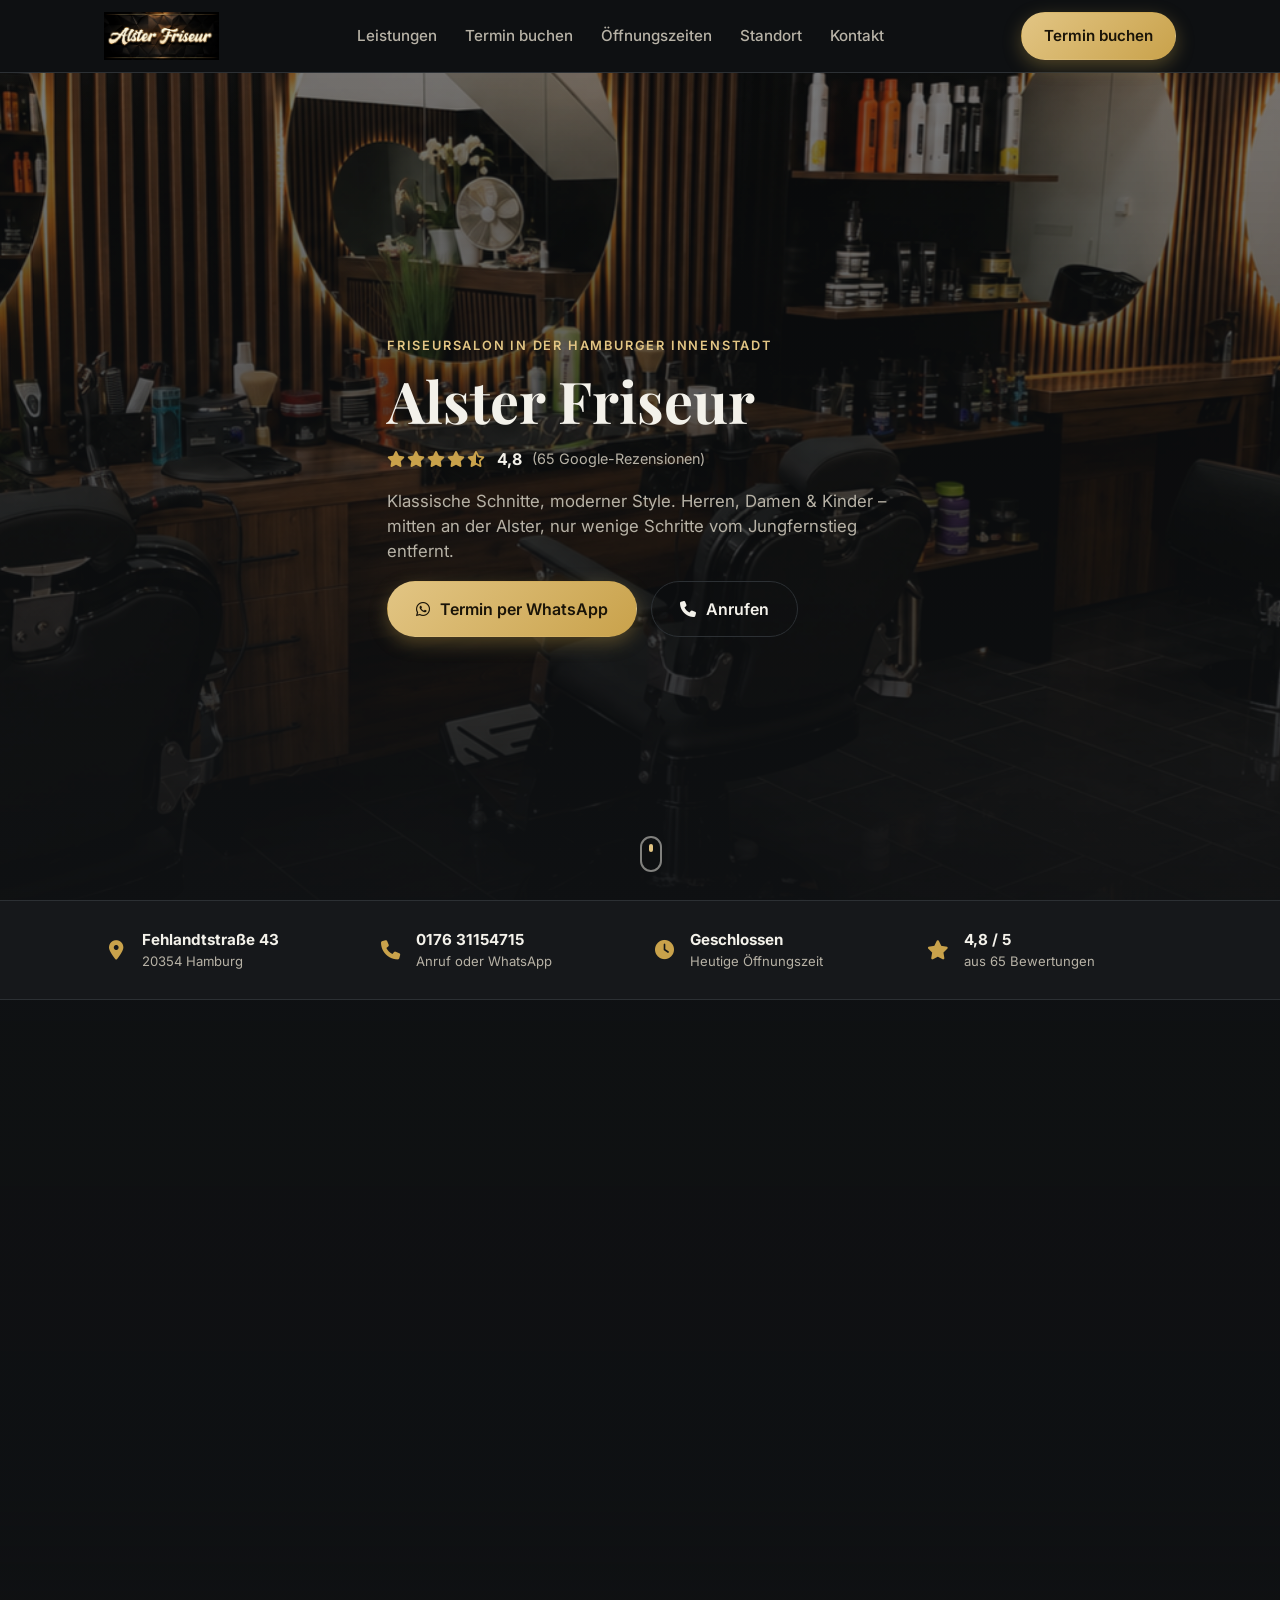
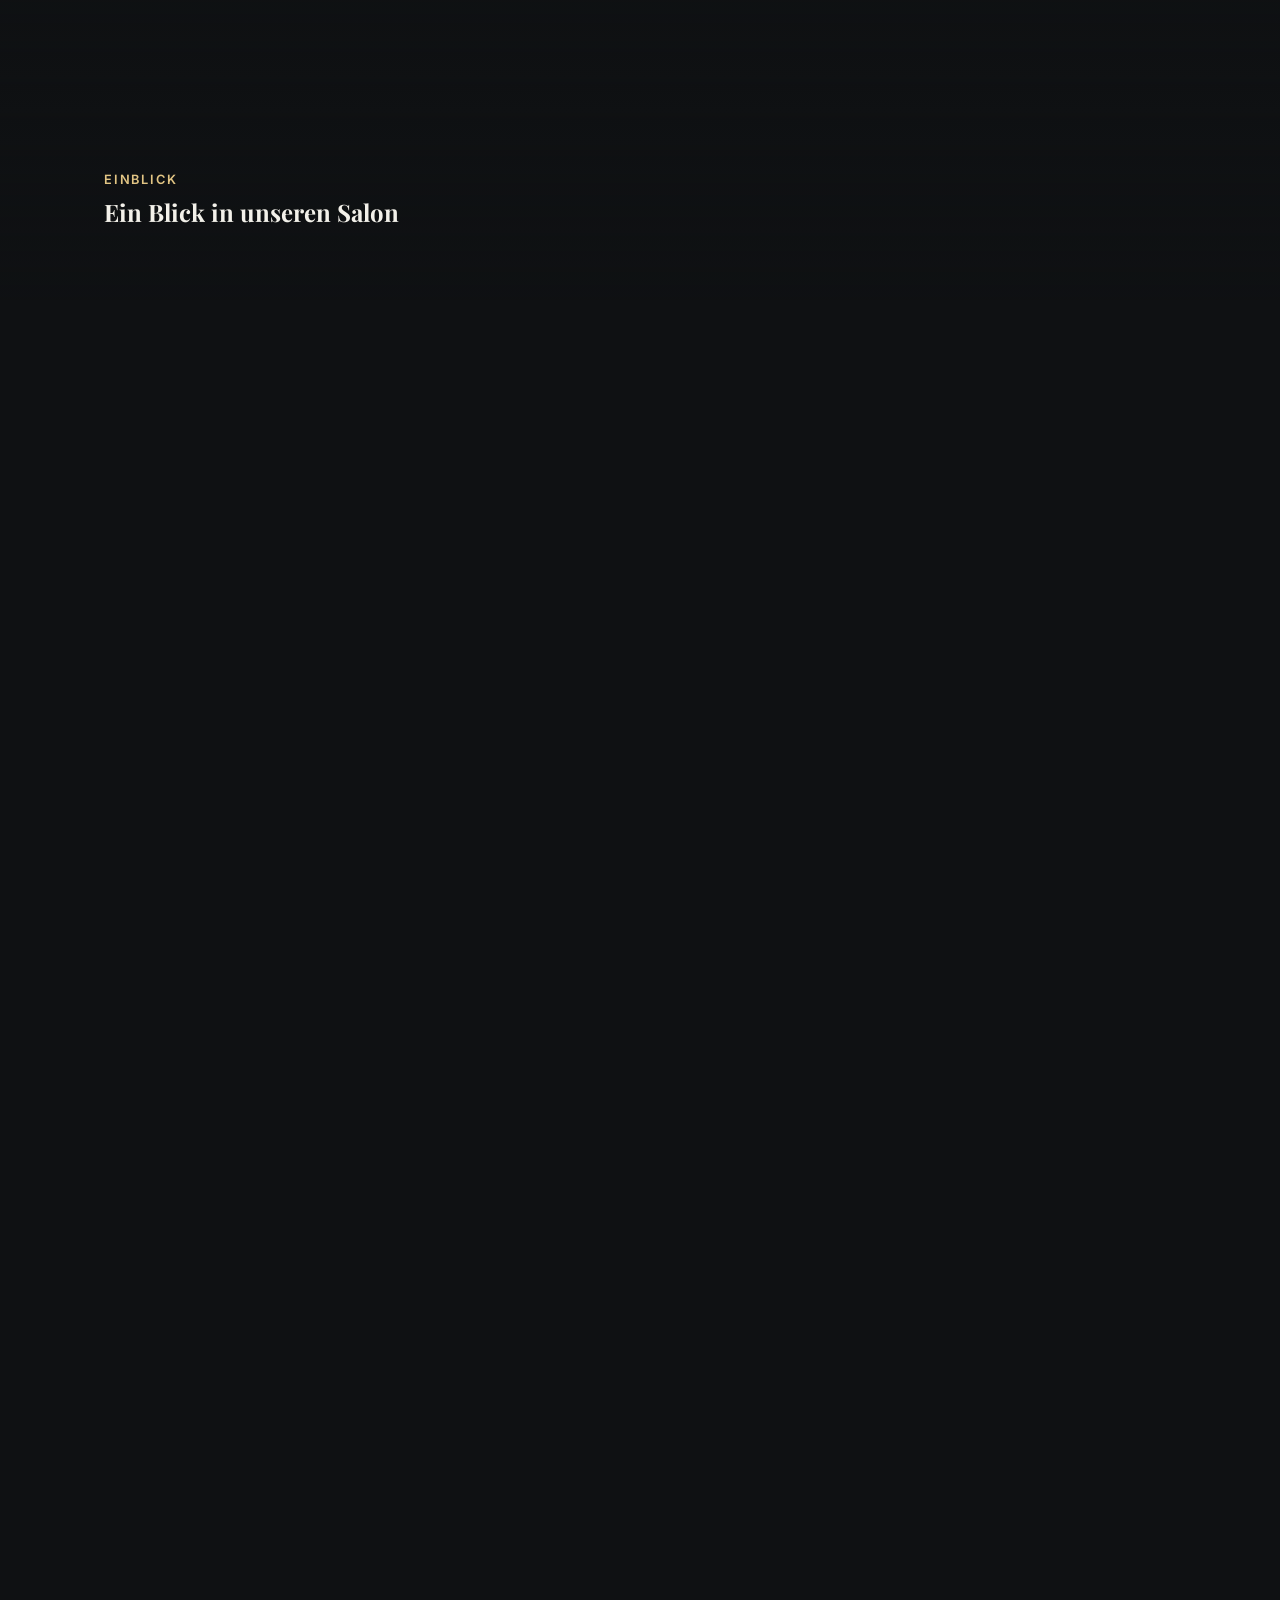
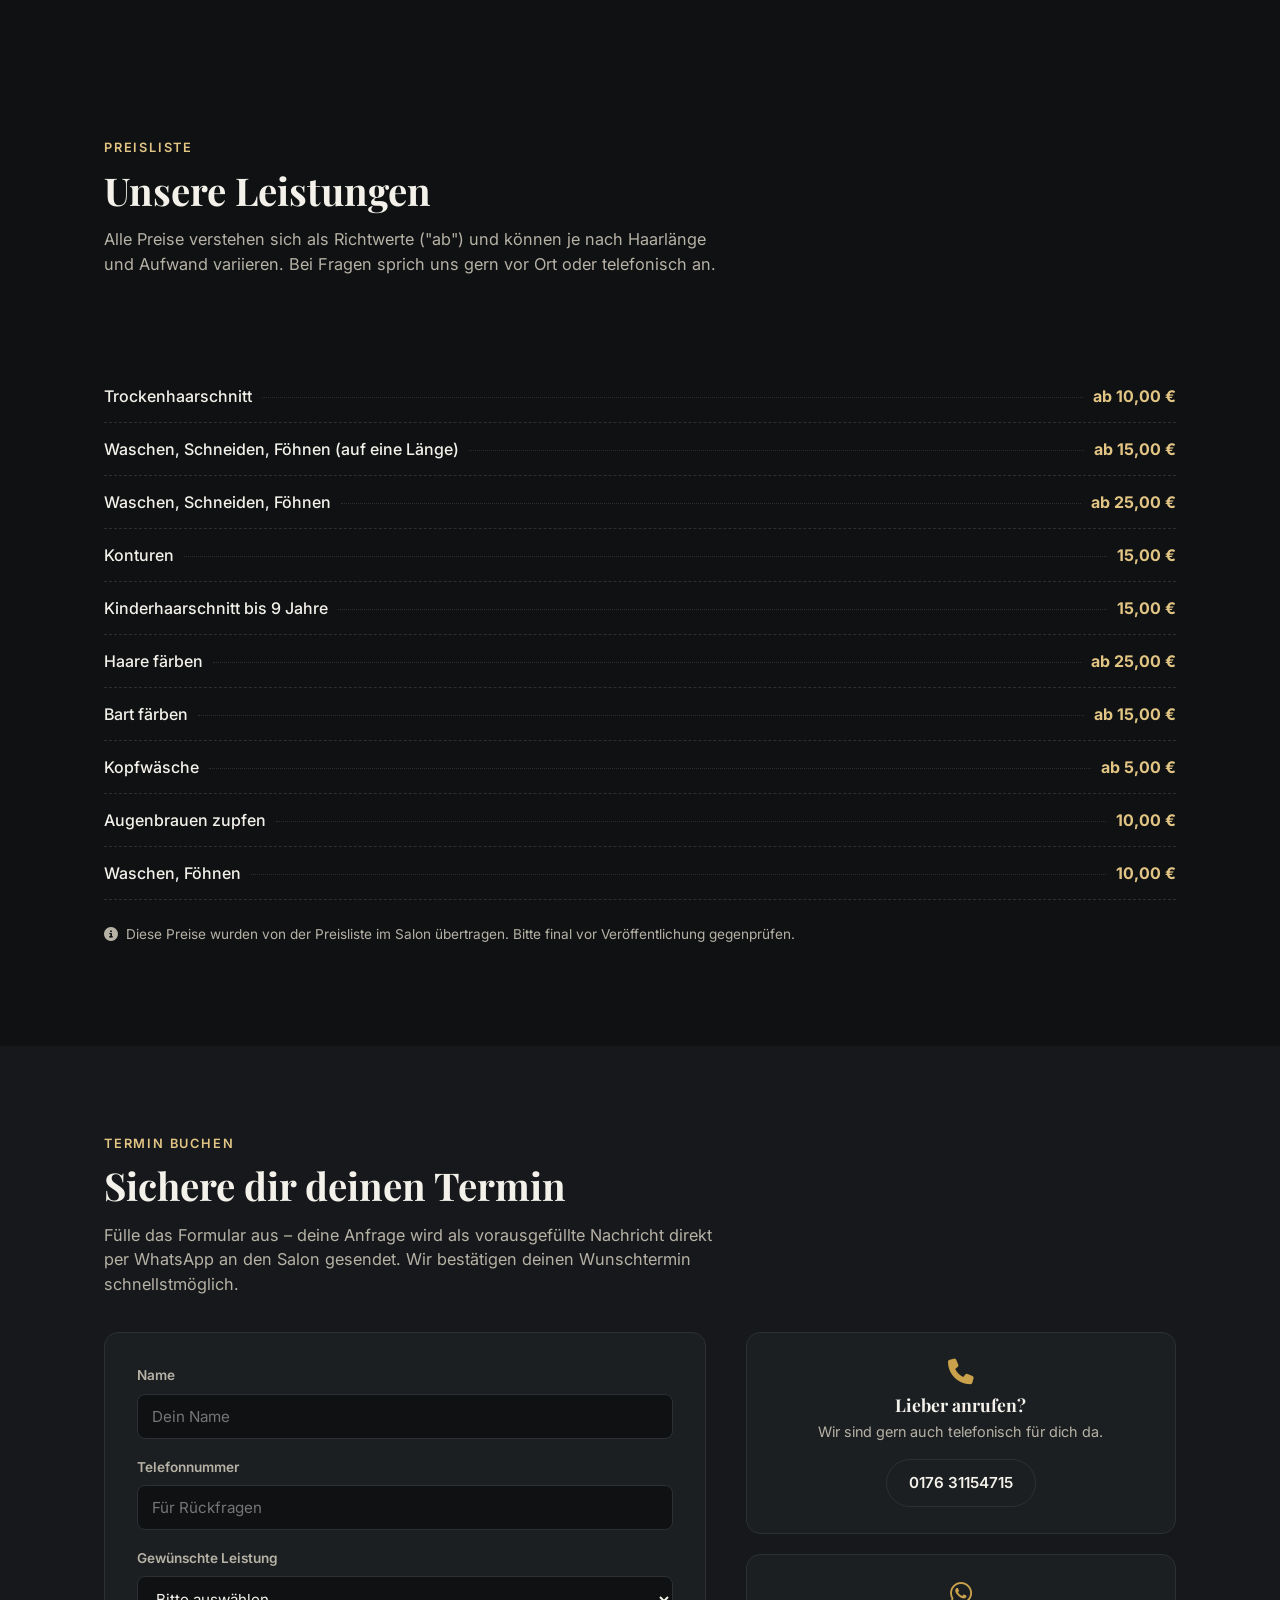
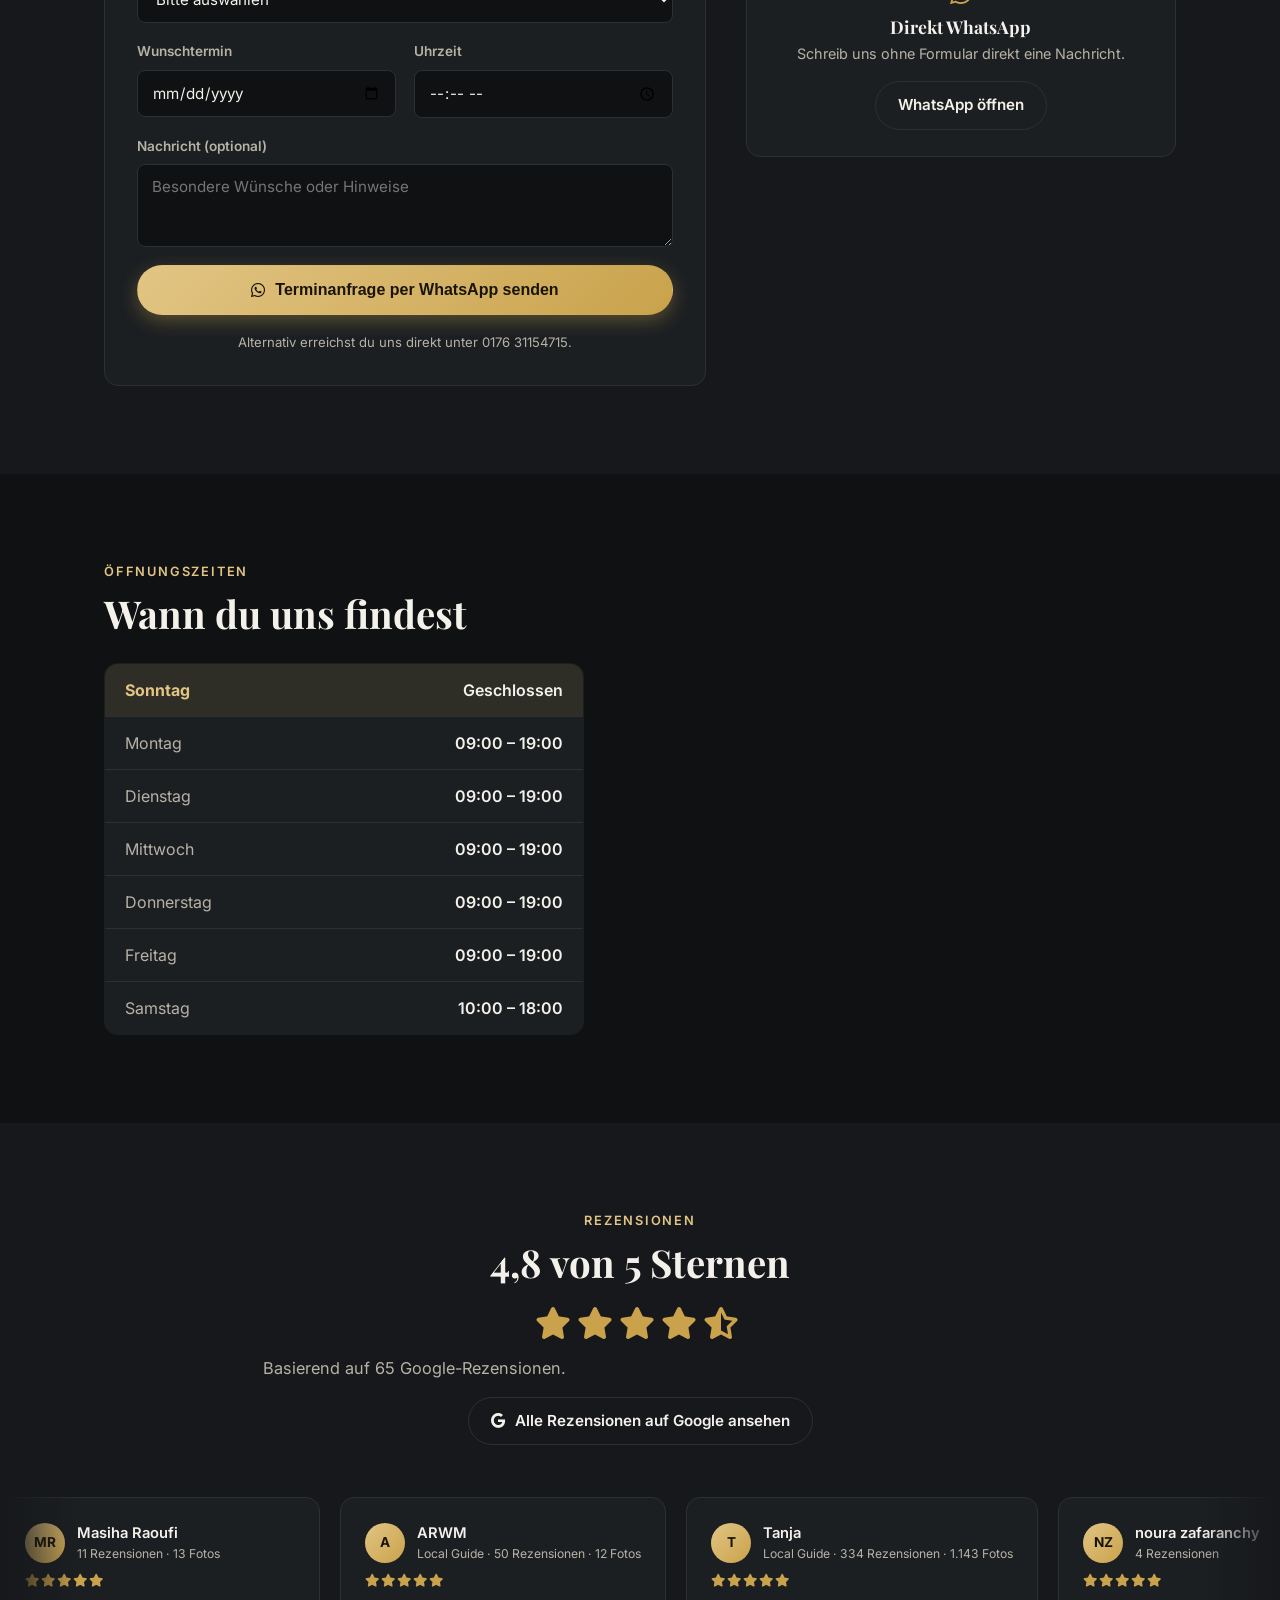
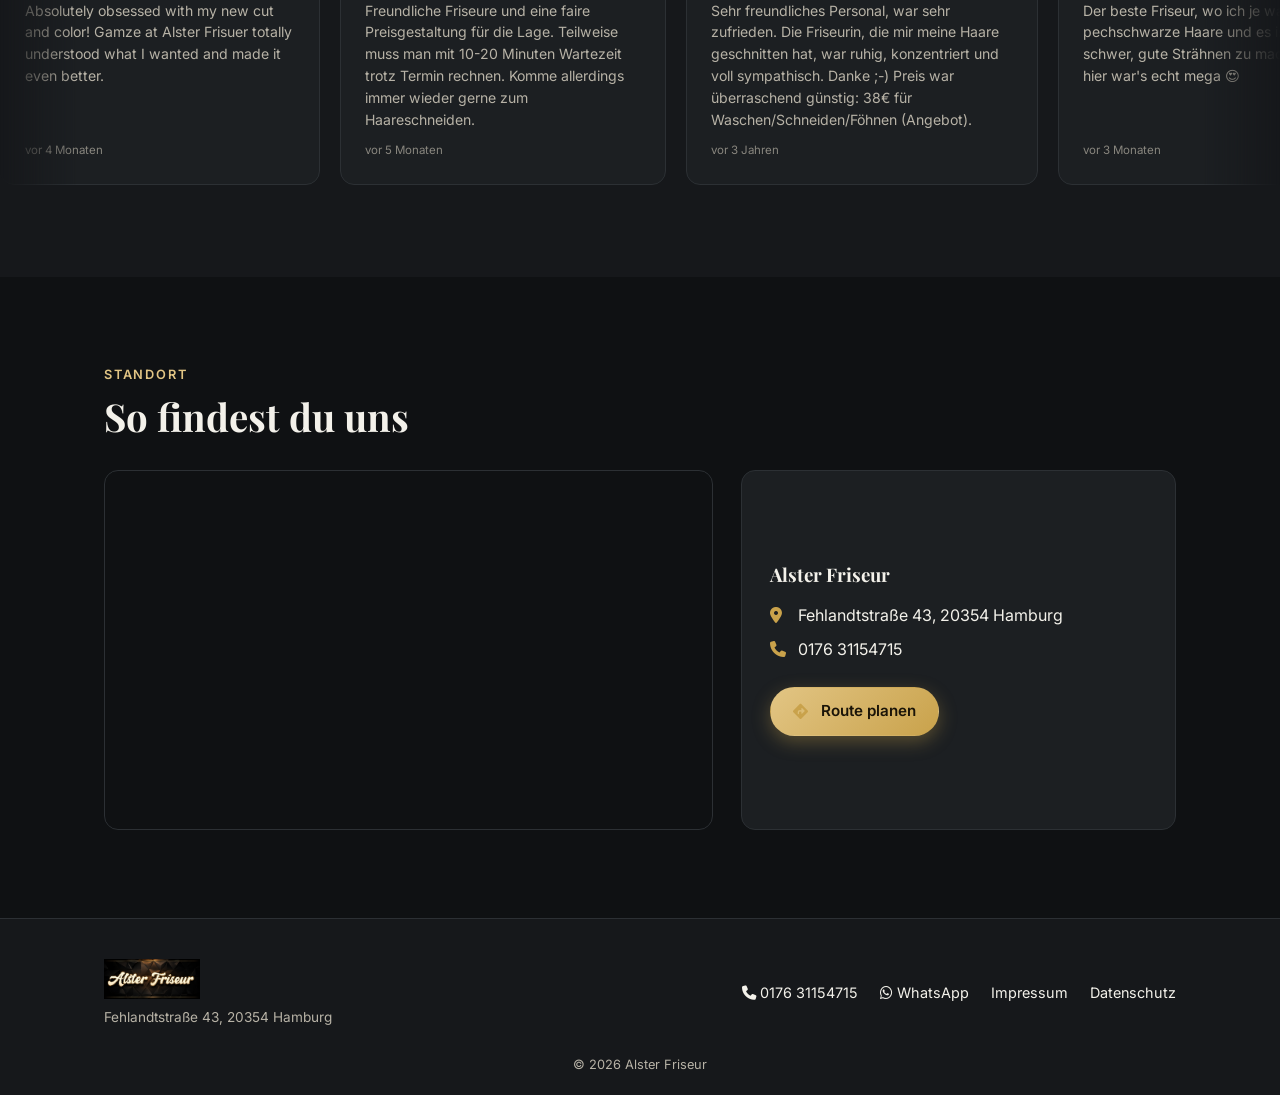
==== commit d9719d0f: "Öffnungsstatus-Badge im Hero entfernen - "Geschlossen · Öffnet Montag um 09:00 Uhr"-Badge unter der " ====
--- a/index.html
+++ b/index.html
@@ -53,12 +53,6 @@
           <span class="rating-count">(65 Google-Rezensionen)</span>
         </div>
         <p class="hero-desc">Klassische Schnitte, moderner Style. Herren, Damen &amp; Kinder – mitten an der Alster, nur wenige Schritte vom Jungfernstieg entfernt.</p>
-
-        <div class="hero-meta">
-          <span id="status-badge" class="status-badge">
-            <i class="fa-solid fa-circle"></i> <span id="status-text">Öffnungszeiten werden geladen …</span>
-          </span>
-        </div>
 
         <div class="hero-actions">
           <a href="#buchen" class="btn btn-primary btn-lg">
--- a/css/style.css
+++ b/css/style.css
@@ -236,22 +236,6 @@
 
 .hero-desc { font-size: 1.05rem; max-width: 46ch; }
 
-.hero-meta { margin-bottom: 26px; }
-.status-badge {
-  display: inline-flex;
-  align-items: center;
-  gap: 8px;
-  padding: 8px 14px;
-  border-radius: 999px;
-  background: var(--surface);
-  border: 1px solid var(--border);
-  font-size: 0.88rem;
-  font-weight: 600;
-}
-.status-badge i { font-size: 0.55rem; }
-.status-badge.open i { color: var(--green); }
-.status-badge.closed i { color: #e05a5a; }
-
 .hero-actions { display: flex; gap: 14px; flex-wrap: wrap; }
 
 .hero-visual { display: flex; justify-content: center; }
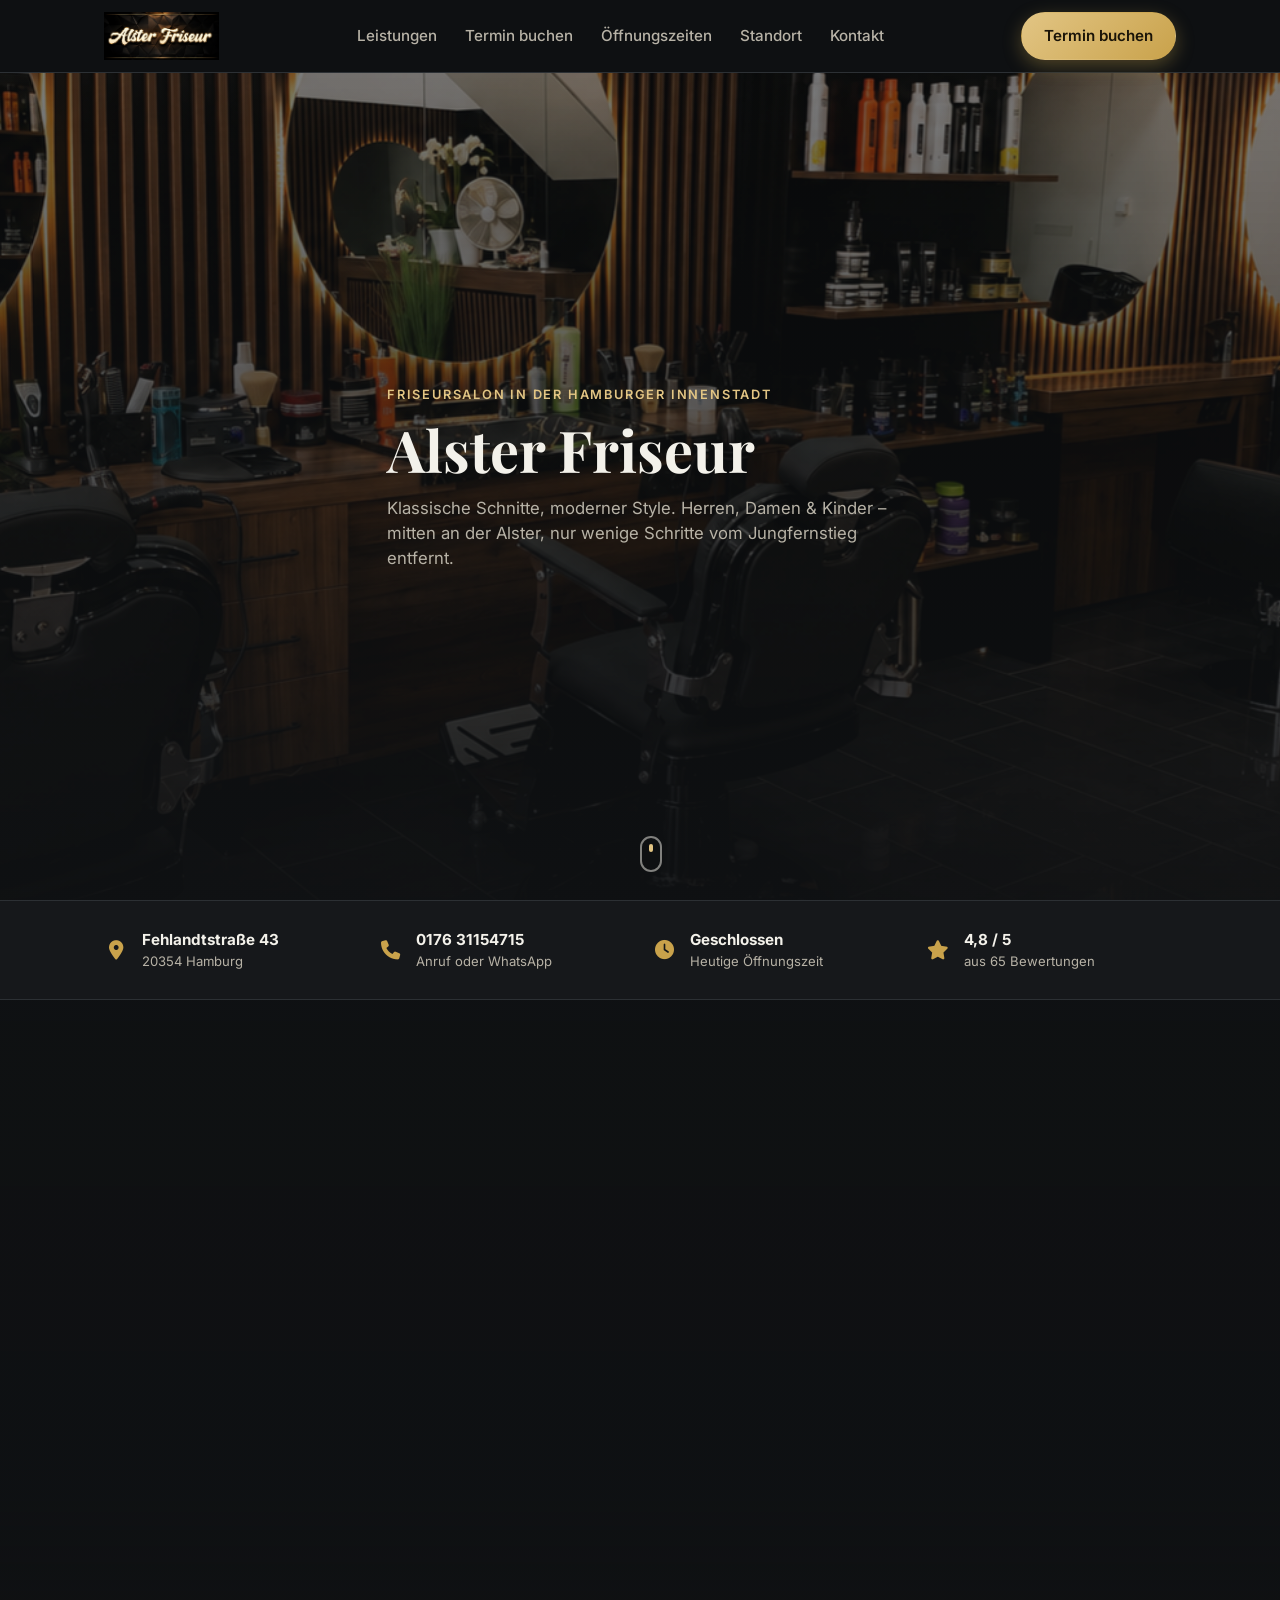
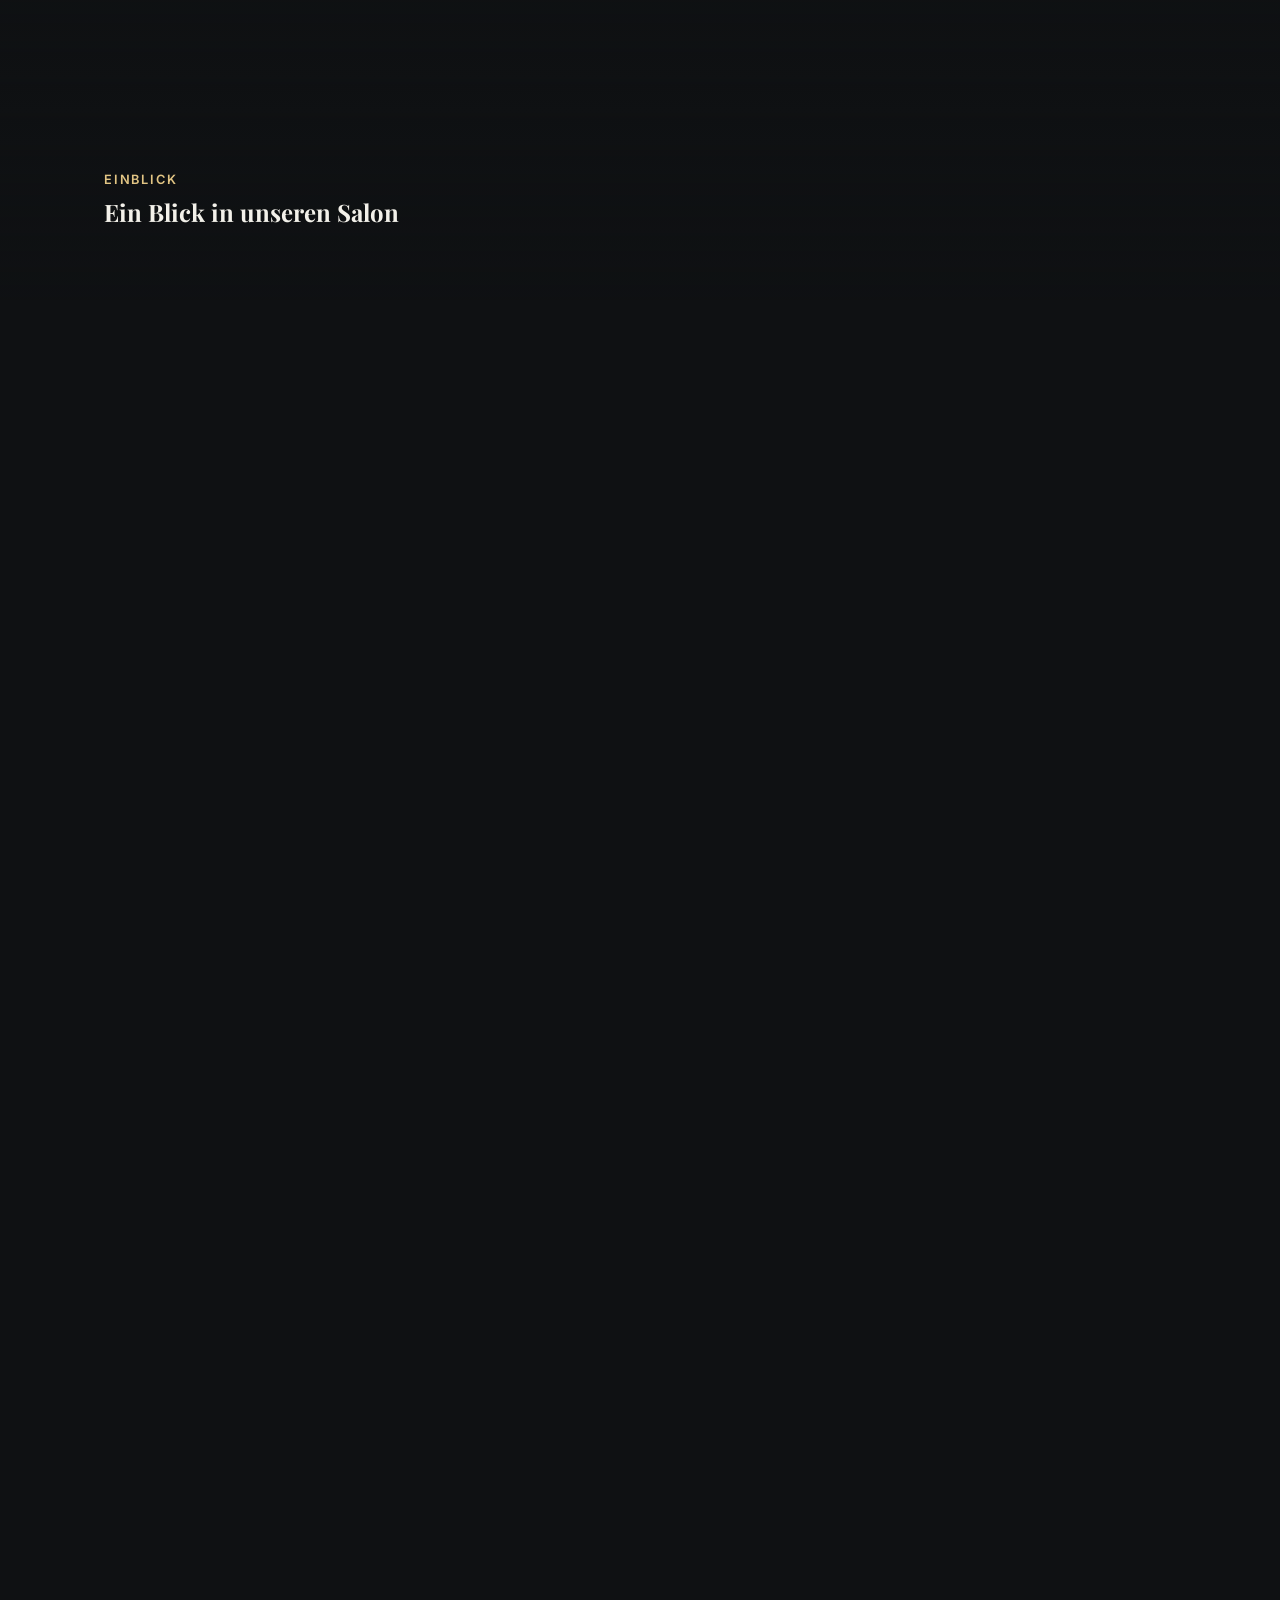
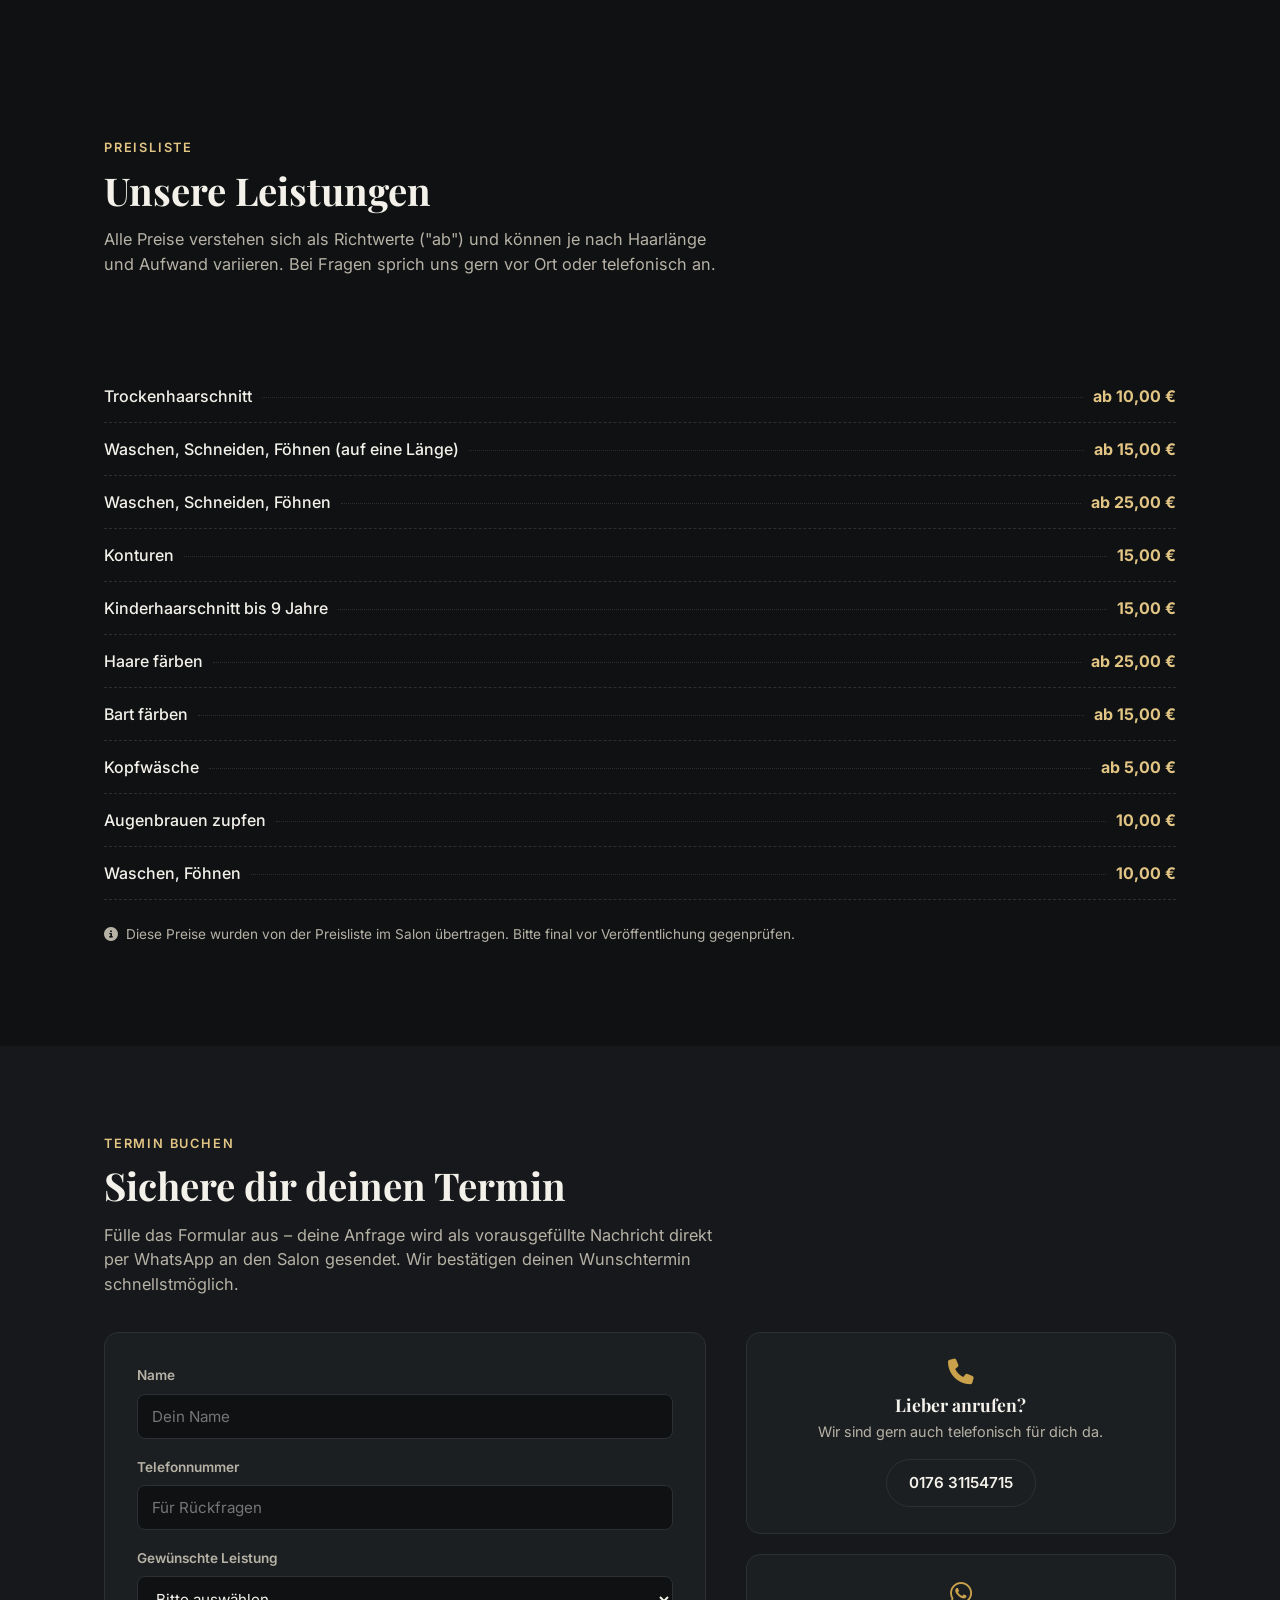
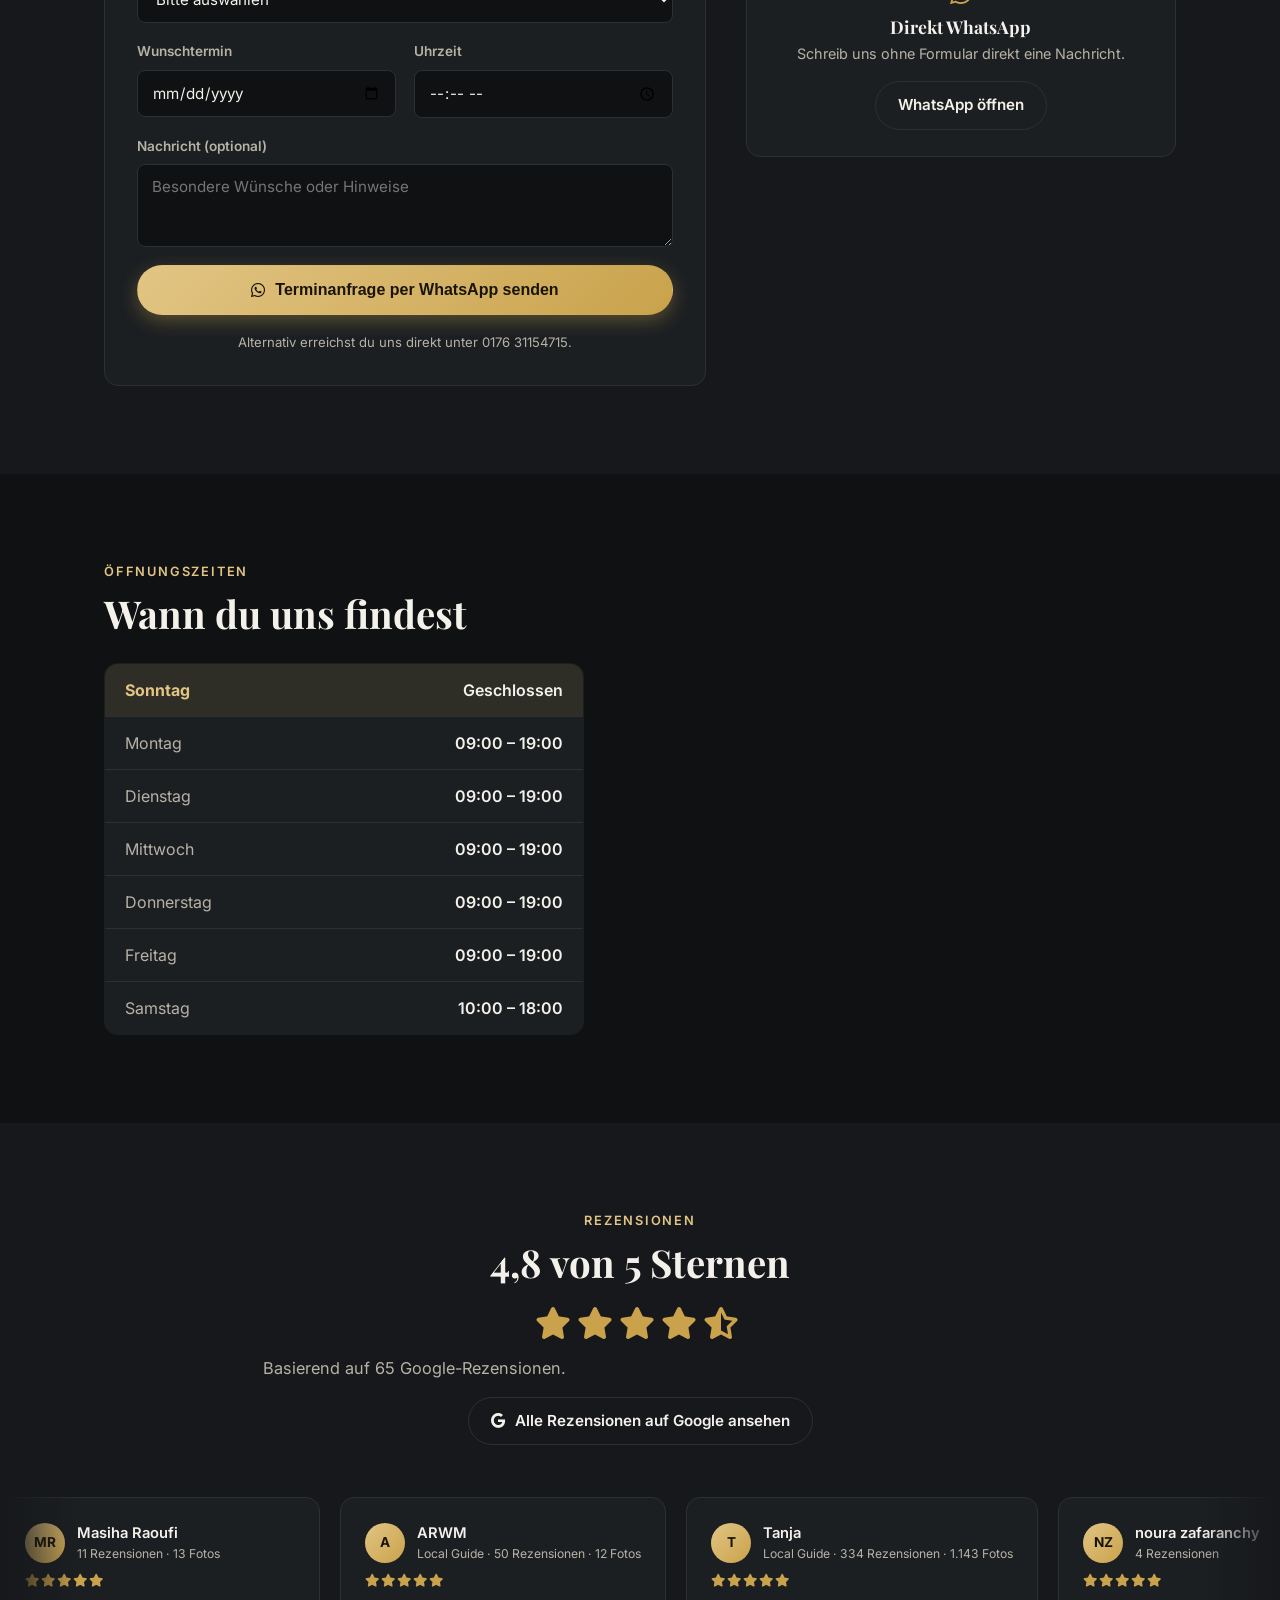
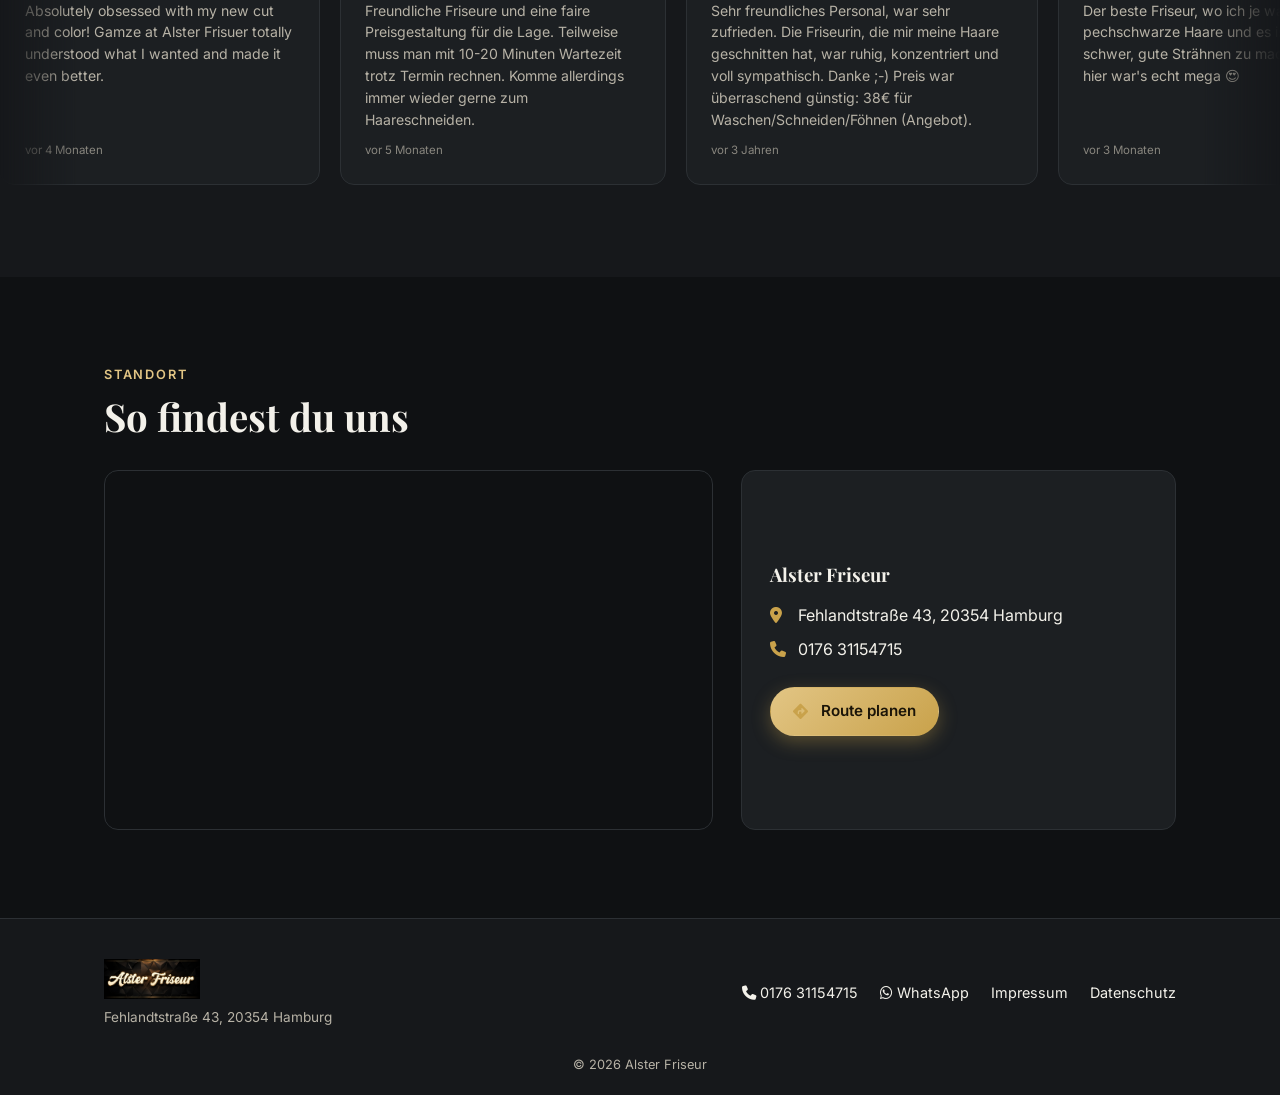
==== commit ffce8b9e: "Hero-Bewertung und Hero-CTA-Buttons entfernen - Sterne-Bewertung ("4,8 · 65 Google-Rezensionen") unt" ====
--- a/index.html
+++ b/index.html
@@ -45,23 +45,7 @@
       <div class="hero-text">
         <p class="hero-eyebrow">Friseursalon in der Hamburger Innenstadt</p>
         <h1>Alster Friseur</h1>
-        <div class="hero-rating">
-          <span class="stars" aria-hidden="true">
-            <i class="fa-solid fa-star"></i><i class="fa-solid fa-star"></i><i class="fa-solid fa-star"></i><i class="fa-solid fa-star"></i><i class="fa-solid fa-star-half-stroke"></i>
-          </span>
-          <span class="rating-value">4,8</span>
-          <span class="rating-count">(65 Google-Rezensionen)</span>
-        </div>
         <p class="hero-desc">Klassische Schnitte, moderner Style. Herren, Damen &amp; Kinder – mitten an der Alster, nur wenige Schritte vom Jungfernstieg entfernt.</p>
-
-        <div class="hero-actions">
-          <a href="#buchen" class="btn btn-primary btn-lg">
-            <i class="fa-brands fa-whatsapp"></i> Termin per WhatsApp
-          </a>
-          <a href="tel:+4917631154715" class="btn btn-outline btn-lg">
-            <i class="fa-solid fa-phone"></i> Anrufen
-          </a>
-        </div>
       </div>
     </div>
     <div class="scroll-cue" aria-hidden="true"><span></span></div>
--- a/css/style.css
+++ b/css/style.css
@@ -223,20 +223,9 @@
 }
 .hero h1 { font-size: clamp(2.4rem, 5vw, 3.6rem); margin-bottom: 14px; }
 
-.hero-rating {
-  display: flex;
-  align-items: center;
-  gap: 10px;
-  margin-bottom: 18px;
-  flex-wrap: wrap;
-}
-.stars { color: var(--gold); letter-spacing: 2px; }
-.rating-value { font-weight: 700; }
-.rating-count { color: var(--text-muted); font-size: 0.9rem; }
 
 .hero-desc { font-size: 1.05rem; max-width: 46ch; }
 
-.hero-actions { display: flex; gap: 14px; flex-wrap: wrap; }
 
 .hero-visual { display: flex; justify-content: center; }
 .hero-badge-card {
@@ -642,6 +631,4 @@
 
 @media (max-width: 520px) {
   .about-grid { grid-template-columns: 1fr; }
-  .hero-actions { flex-direction: column; align-items: stretch; }
-  .hero-actions .btn { justify-content: center; }
-}
+}
